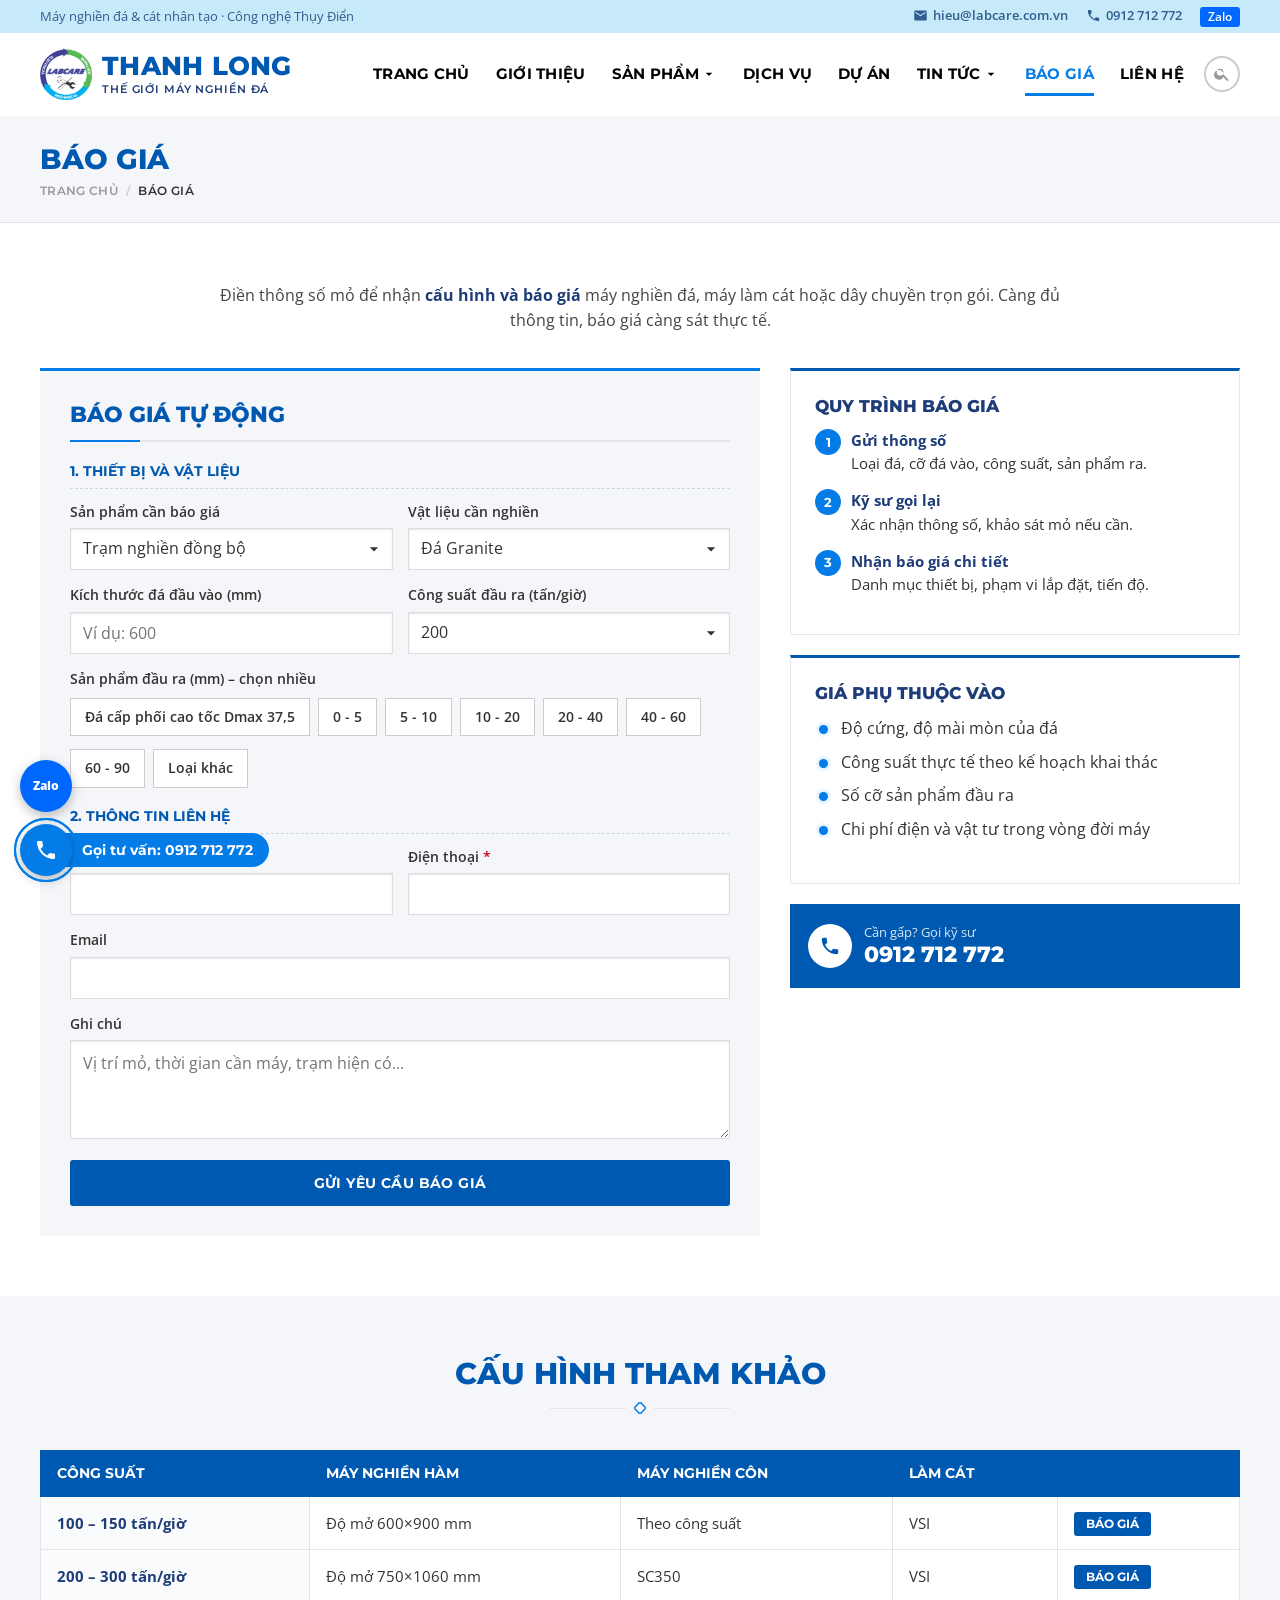
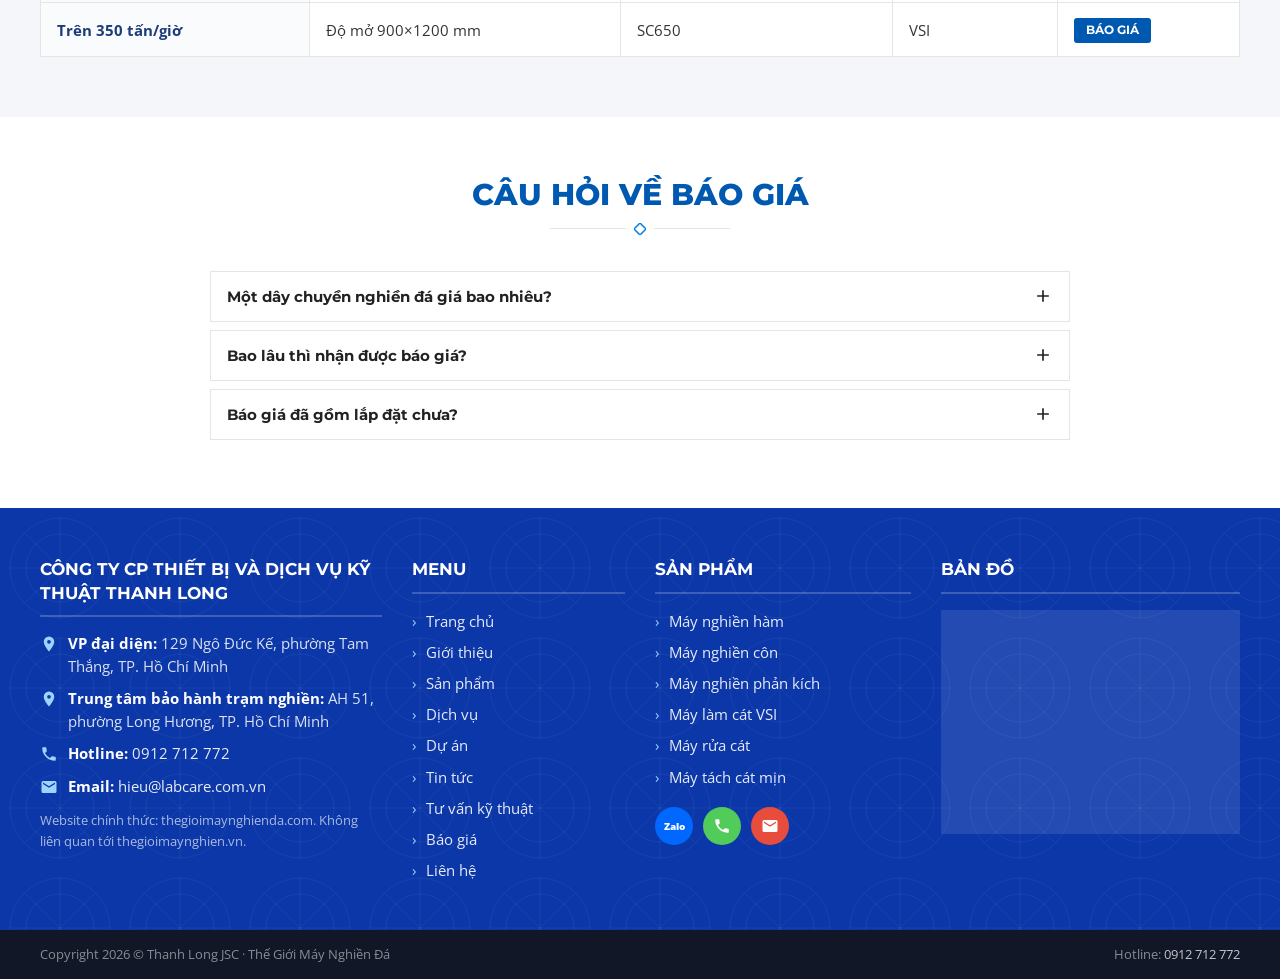
==== bao-gia/index.html @ bf5ff8ee "feat: add category, service, product, pricing pages and post images" ====
<!doctype html>
<html lang="vi">
<head>
  <meta charset="utf-8">
  <meta name="viewport" content="width=device-width, initial-scale=1">
  <title>Báo giá máy nghiền đá, dây chuyền nghiền sàng | Thanh Long</title>
  <meta name="description" content="Nhận báo giá máy nghiền đá, máy làm cát VSI, máy rửa cát, dây chuyền 50–2.000 tấn/giờ theo đúng loại đá và công suất. Hotline 0912 712 772.">
  <link rel="canonical" href="https://thegioimaynghienda.com/bao-gia/">
  <meta property="og:locale" content="vi_VN">
  <meta property="og:type" content="website">
  <meta property="og:site_name" content="Thế Giới Máy Nghiền Đá">
  <meta property="og:title" content="Báo giá máy nghiền đá, dây chuyền nghiền sàng | Thanh Long">
  <meta property="og:description" content="Nhận báo giá máy nghiền đá, máy làm cát VSI, máy rửa cát, dây chuyền 50–2.000 tấn/giờ theo đúng loại đá và công suất. Hotline 0912 712 772.">
  <meta property="og:image" content="../assets/img/sandvik.webp">
  <meta name="theme-color" content="#0059b1">
  <link rel="icon" href="../assets/img/logo.webp" type="image/webp">
  <link rel="preconnect" href="https://fonts.googleapis.com">
  <link rel="preconnect" href="https://fonts.gstatic.com" crossorigin>
  <link href="https://fonts.googleapis.com/css2?family=Montserrat:wght@500;600;700;800&family=Open+Sans:wght@400;600;700&display=swap" rel="stylesheet">
  <link rel="stylesheet" href="../assets/css/style.css">
  <script type="application/ld+json">
{
  "@context": "https://schema.org",
  "@graph": [
    {
      "@type": "BreadcrumbList",
      "itemListElement": [
        {
          "@type": "ListItem",
          "position": 1,
          "name": "Trang chủ",
          "item": "https://thegioimaynghienda.com/"
        },
        {
          "@type": "ListItem",
          "position": 2,
          "name": "Báo giá"
        }
      ]
    },
    {
      "@type": "FAQPage",
      "mainEntity": [
        {
          "@type": "Question",
          "name": "Một dây chuyền nghiền đá giá bao nhiêu?",
          "acceptedAnswer": {
            "@type": "Answer",
            "text": "Giá phụ thuộc công suất, loại đá, cỡ đá vào, số cỡ sản phẩm ra, phương án móng và mức tự động hóa. Thanh Long báo giá theo cấu hình sau khi nhận đủ thông số mỏ."
          }
        },
        {
          "@type": "Question",
          "name": "Bao lâu thì nhận được báo giá?",
          "acceptedAnswer": {
            "@type": "Answer",
            "text": "Kỹ sư sẽ gọi lại để xác nhận thông số, sau đó gửi danh mục thiết bị và báo giá. Với dự án lớn, kỹ sư có thể xuống khảo sát mỏ trước khi chốt cấu hình."
          }
        },
        {
          "@type": "Question",
          "name": "Báo giá đã gồm lắp đặt chưa?",
          "acceptedAnswer": {
            "@type": "Answer",
            "text": "Báo giá ghi rõ từng hạng mục: thiết bị, vận chuyển, lắp đặt, chạy thử và đào tạo, để chủ đầu tư so sánh và chọn phạm vi phù hợp."
          }
        }
      ]
    }
  ]
}
  </script>
</head>
<body id="top" data-page="bao-gia">
  <!-- layout:header — sửa ở index.html rồi chạy: python3 tools/sync-layout.py -->
  <svg width="0" height="0" style="position:absolute" aria-hidden="true">
    <symbol id="i-phone" viewBox="0 0 24 24"><path d="M6.6 10.8a15.1 15.1 0 0 0 6.6 6.6l2.2-2.2a1 1 0 0 1 1-.25 11.4 11.4 0 0 0 3.6.57 1 1 0 0 1 1 1V20a1 1 0 0 1-1 1A17 17 0 0 1 3 4a1 1 0 0 1 1-1h3.5a1 1 0 0 1 1 1c0 1.25.2 2.45.57 3.57a1 1 0 0 1-.25 1z"/></symbol>
    <symbol id="i-mail" viewBox="0 0 24 24"><path d="M20 4H4a2 2 0 0 0-2 2v12a2 2 0 0 0 2 2h16a2 2 0 0 0 2-2V6a2 2 0 0 0-2-2zm0 4-8 5-8-5V6l8 5 8-5z"/></symbol>
    <symbol id="i-pin" viewBox="0 0 24 24"><path d="M12 2a7 7 0 0 0-7 7c0 5.25 7 13 7 13s7-7.75 7-13a7 7 0 0 0-7-7zm0 9.5A2.5 2.5 0 1 1 12 6.5a2.5 2.5 0 0 1 0 5z"/></symbol>
    <symbol id="i-search" viewBox="0 0 24 24"><path d="M15.5 14h-.8l-.3-.3A6.5 6.5 0 1 0 14 15.5l.3.3v.8l5 5 1.5-1.5zm-6 0A4.5 4.5 0 1 1 14 9.5 4.5 4.5 0 0 1 9.5 14z"/></symbol>
    <symbol id="i-down" viewBox="0 0 24 24"><path d="M7 10l5 5 5-5z"/></symbol>
    <symbol id="i-right" viewBox="0 0 24 24"><path d="M8.6 16.6 13.2 12 8.6 7.4 10 6l6 6-6 6z"/></symbol>
    <symbol id="i-left" viewBox="0 0 24 24"><path d="M15.4 16.6 10.8 12l4.6-4.6L14 6l-6 6 6 6z"/></symbol>
    <symbol id="i-check" viewBox="0 0 24 24"><path d="M12 2a10 10 0 1 0 10 10A10 10 0 0 0 12 2zm-2 15-5-5 1.4-1.4L10 14.2l7.6-7.6L19 8z"/></symbol>
    <symbol id="i-menu" viewBox="0 0 24 24"><path d="M3 6h18v2H3zm0 5h18v2H3zm0 5h18v2H3z"/></symbol>
    <symbol id="i-close" viewBox="0 0 24 24"><path d="M19 6.4 17.6 5 12 10.6 6.4 5 5 6.4 10.6 12 5 17.6 6.4 19 12 13.4 17.6 19 19 17.6 13.4 12z"/></symbol>
    <symbol id="i-up" viewBox="0 0 24 24"><path d="M7.4 15.4 12 10.8l4.6 4.6L18 14l-6-6-6 6z"/></symbol>
    <symbol id="i-plus" viewBox="0 0 24 24"><path d="M19 13h-6v6h-2v-6H5v-2h6V5h2v6h6z"/></symbol>
    <symbol id="i-gear" viewBox="0 0 24 24"><path d="M19.4 13a7.6 7.6 0 0 0 0-2l2.1-1.6-2-3.5-2.5 1a7.3 7.3 0 0 0-1.7-1L15 3h-4l-.4 2.9a7.3 7.3 0 0 0-1.7 1l-2.5-1-2 3.5L6.6 11a7.6 7.6 0 0 0 0 2l-2.1 1.6 2 3.5 2.5-1a7.3 7.3 0 0 0 1.7 1L11 21h4l.4-2.9a7.3 7.3 0 0 0 1.7-1l2.5 1 2-3.5zM13 15.5a3.5 3.5 0 1 1 3.5-3.5 3.5 3.5 0 0 1-3.5 3.5z"/></symbol>
    <symbol id="i-bolt" viewBox="0 0 24 24"><path d="M7 2v11h3v9l7-12h-4l4-8z"/></symbol>
    <symbol id="i-shield" viewBox="0 0 24 24"><path d="M12 1 3 5v6c0 5.6 3.8 10.7 9 12 5.2-1.3 9-6.4 9-12V5zm-2 16-4-4 1.4-1.4 2.6 2.6 6.6-6.6L18 9z"/></symbol>
    <symbol id="i-tool" viewBox="0 0 24 24"><path d="M22.7 19 13.6 9.9a6.4 6.4 0 0 0-1.5-6.9A6.6 6.6 0 0 0 4.7 1.7l4.4 4.4-3 3-4.4-4.4A6.6 6.6 0 0 0 3 12.1a6.4 6.4 0 0 0 6.9 1.5l9.1 9.1a1 1 0 0 0 1.4 0l2.3-2.3a1 1 0 0 0 0-1.4z"/></symbol>
    <symbol id="i-quote" viewBox="0 0 24 24"><path d="M6 17h3l2-4V7H5v6h3zm8 0h3l2-4V7h-6v6h3z"/></symbol>
    <symbol id="i-clock" viewBox="0 0 24 24"><path d="M12 2a10 10 0 1 0 10 10A10 10 0 0 0 12 2zm4.2 14.2L11 13V7h1.5v5.2l4.5 2.7z"/></symbol>
    <symbol id="i-doc" viewBox="0 0 24 24"><path d="M14 2H6a2 2 0 0 0-2 2v16a2 2 0 0 0 2 2h12a2 2 0 0 0 2-2V8zm-1 7V3.5L18.5 9zM8 13h8v2H8zm0 4h5v2H8z"/></symbol>
    <symbol id="i-users" viewBox="0 0 24 24"><path d="M16 11a3 3 0 1 0-3-3 3 3 0 0 0 3 3zm-8 0a3 3 0 1 0-3-3 3 3 0 0 0 3 3zm0 2c-2.3 0-7 1.2-7 3.5V19h14v-2.5C15 14.2 10.3 13 8 13zm8 0c-.3 0-.6 0-1 .1a4.2 4.2 0 0 1 2 3.4V19h6v-2.5c0-2.3-4.7-3.5-7-3.5z"/></symbol>
  </svg>

  <header class="header" id="header">
    <div class="topbar">
      <div class="container topbar__in">
        <p class="topbar__left">Máy nghiền đá &amp; cát nhân tạo · Công nghệ Thụy Điển</p>
        <ul class="topbar__right">
          <li><a href="mailto:hieu@labcare.com.vn"><svg class="ico"><use href="#i-mail"/></svg>hieu@labcare.com.vn</a></li>
          <li><a href="tel:0912712772"><svg class="ico"><use href="#i-phone"/></svg>0912 712 772</a></li>
          <li><a class="topbar__zalo" href="https://zalo.me/0912712772" rel="noopener">Zalo</a></li>
        </ul>
      </div>
    </div>

    <div class="header-wrapper" id="headerWrap">
      <div class="container masthead">
        <button class="nav-toggle" id="navToggle" aria-label="Mở menu" aria-expanded="false" aria-controls="offcanvas"><svg class="ico"><use href="#i-menu"/></svg></button>
        <a class="logo" href="../" aria-label="Thanh Long JSC - Trang chủ">
          <img src="../assets/img/logo.webp" alt="" width="52" height="51">
          <span class="logo__txt"><b>THANH LONG</b><small>Thế giới máy nghiền đá</small></span>
        </a>
        <nav class="nav" aria-label="Menu chính">
          <ul>
            <li><a data-nav="home" href="../">Trang chủ</a></li>
            <li><a data-nav="gioithieu" href="../gioithieu/">Giới thiệu</a></li>
            <li class="has-dropdown">
              <a data-nav="san-pham" href="../san-pham/" aria-haspopup="true">Sản phẩm<svg class="ico ico--sm"><use href="#i-down"/></svg></a>
              <ul class="dropdown">
                <li><a href="../san-pham/#may-nghien-da">Máy nghiền đá</a></li>
                <li><a href="../san-pham/#cat-nhan-tao">Máy làm cát nhân tạo</a></li>
                <li><a href="../san-pham/#rua-cat">Máy rửa cát, tách cát mịn</a></li>
                <li><a href="../san-pham/#sang-tram">Sàng rung, trạm di động</a></li>
                <li><a href="../san-pham/#tuyen-quang">Thiết bị tuyển quặng</a></li>
                <li><a href="../san-pham/#day-chuyen">Dây chuyền theo công suất</a></li>
              </ul>
            </li>
            <li><a data-nav="dich-vu" href="../dich-vu/">Dịch vụ</a></li>
            <li><a data-nav="du-an" href="../category/du-an-cong-trinh/">Dự án</a></li>
            <li class="has-dropdown">
              <a data-nav="tin-tuc" href="../category/tin-tuc/" aria-haspopup="true">Tin tức<svg class="ico ico--sm"><use href="#i-down"/></svg></a>
              <ul class="dropdown">
                <li><a href="../category/tin-tuc/">Tin công ty</a></li>
                <li><a href="../category/tu-van-ky-thuat/">Tư vấn kỹ thuật</a></li>
              </ul>
            </li>
            <li><a data-nav="bao-gia" href="../bao-gia/">Báo giá</a></li>
            <li><a data-nav="lien-he" href="../lien-he/">Liên hệ</a></li>
          </ul>
        </nav>
        <button class="search-btn" id="searchBtn" aria-label="Tìm kiếm" aria-expanded="false" aria-controls="searchBox"><svg class="ico"><use href="#i-search"/></svg></button>
        <form class="search-box" id="searchBox" role="search" action="https://thegioimaynghienda.com/" hidden>
          <input type="search" name="s" placeholder="Tìm máy, bài viết..." aria-label="Từ khóa tìm kiếm">
          <button type="submit" aria-label="Tìm"><svg class="ico"><use href="#i-search"/></svg></button>
        </form>
      </div>
    </div>
  </header>

  <div class="offcanvas" id="offcanvas" aria-hidden="true">
    <div class="offcanvas__bg" data-close></div>
    <div class="offcanvas__panel" role="dialog" aria-modal="true" aria-label="Menu">
      <button class="offcanvas__close" data-close aria-label="Đóng menu"><svg class="ico"><use href="#i-close"/></svg></button>
      <form class="offcanvas__search" role="search" action="https://thegioimaynghienda.com/">
        <input type="search" name="s" placeholder="Tìm kiếm..." aria-label="Từ khóa tìm kiếm">
        <button type="submit" aria-label="Tìm"><svg class="ico"><use href="#i-search"/></svg></button>
      </form>
      <ul class="mnav">
        <li><a data-nav="home" href="../">Trang chủ</a></li>
        <li><a data-nav="gioithieu" href="../gioithieu/">Giới thiệu</a></li>
        <li class="mnav__sub">
          <a data-nav="san-pham" href="../san-pham/">Sản phẩm</a>
          <button class="mnav__toggle" aria-expanded="false" aria-label="Mở danh mục sản phẩm"><svg class="ico"><use href="#i-down"/></svg></button>
          <ul>
            <li><a href="../san-pham/#may-nghien-da">Máy nghiền đá</a></li>
            <li><a href="../san-pham/#cat-nhan-tao">Máy làm cát nhân tạo</a></li>
            <li><a href="../san-pham/#rua-cat">Máy rửa cát, tách cát mịn</a></li>
            <li><a href="../san-pham/#sang-tram">Sàng rung, trạm di động</a></li>
            <li><a href="../san-pham/#tuyen-quang">Thiết bị tuyển quặng</a></li>
          </ul>
        </li>
        <li><a data-nav="dich-vu" href="../dich-vu/">Dịch vụ</a></li>
        <li><a data-nav="du-an" href="../category/du-an-cong-trinh/">Dự án</a></li>
        <li class="mnav__sub">
          <a data-nav="tin-tuc" href="../category/tin-tuc/">Tin tức</a>
          <button class="mnav__toggle" aria-expanded="false" aria-label="Mở danh mục tin tức"><svg class="ico"><use href="#i-down"/></svg></button>
          <ul>
            <li><a href="../category/tin-tuc/">Tin công ty</a></li>
            <li><a href="../category/tu-van-ky-thuat/">Tư vấn kỹ thuật</a></li>
          </ul>
        </li>
        <li><a data-nav="bao-gia" href="../bao-gia/">Báo giá</a></li>
        <li><a data-nav="lien-he" href="../lien-he/">Liên hệ</a></li>
      </ul>
      <a class="offcanvas__call" href="tel:0912712772"><svg class="ico"><use href="#i-phone"/></svg>0912 712 772</a>
    </div>
  </div>
  <!-- /layout:header -->

  <main id="main">
    <div class="page-title">
      <div class="container">
        <h1>Báo giá</h1>
        <ol class="crumbs" aria-label="Breadcrumb"><li><a href="../">Trang chủ</a></li><li><span aria-current="page">Báo giá</span></li></ol>
      </div>
    </div>
    <section class="section">
      <div class="container">
        <p class="intro reveal">Điền thông số mỏ để nhận <b>cấu hình và báo giá</b> máy nghiền đá, máy làm cát hoặc dây chuyền trọn gói. Càng đủ thông tin, báo giá càng sát thực tế.</p>
        <div class="quote-page">
          <form class="quote__form js-form reveal" id="quoteForm" novalidate>
            <h2 class="block-title">Báo giá tự động</h2>
            <p class="fieldset-title">1. Thiết bị và vật liệu</p>
            <div class="field-row">
              <div class="field"><label for="q-product">Sản phẩm cần báo giá</label><select id="q-product" name="product"><option>Trạm nghiền đồng bộ</option><option>Nâng cấp trạm hiện có</option><option>Máy kẹp hàm</option><option>Máy nghiền côn</option><option>Máy nghiền phản kích</option><option>Máy nghiền búa</option><option>Máy nghiền cát nhân tạo (vo đá)</option><option>Máy rửa cát</option><option>Máy tách cát mịn</option><option>Máy ép bùn</option><option>Sàng rung phân loại</option><option>Thiết bị tuyển quặng</option><option>Loại khác</option></select></div>
              <div class="field"><label for="q-material">Vật liệu cần nghiền</label><select id="q-material" name="material"><option>Đá Granite</option><option>Đá Bazan</option><option>Đá Vôi</option><option>Đá Ryolit</option><option>Sỏi sông</option><option>Đá cát kết</option><option>Vật liệu xây dựng</option></select></div>
            </div>
            <div class="field-row">
              <div class="field"><label for="q-feed">Kích thước đá đầu vào (mm)</label><input id="q-feed" name="feed" type="number" inputmode="numeric" min="1" placeholder="Ví dụ: 600"></div>
              <div class="field"><label for="q-cap">Công suất đầu ra (tấn/giờ)</label><select id="q-cap" name="capacity"><option>50</option><option>100</option><option>150</option><option selected>200</option><option>250</option><option>300</option><option>350</option><option>450</option><option>500</option><option>800</option><option>Trên 800</option></select></div>
            </div>
            <div class="field">
              <p class="label" id="out-label">Sản phẩm đầu ra (mm) – chọn nhiều</p>
              <div class="checks" role="group" aria-labelledby="out-label"><label><input type="checkbox" name="output" value="Đá cấp phối cao tốc Dmax 37,5"><span>Đá cấp phối cao tốc Dmax 37,5</span></label><label><input type="checkbox" name="output" value="0 - 5"><span>0 - 5</span></label><label><input type="checkbox" name="output" value="5 - 10"><span>5 - 10</span></label><label><input type="checkbox" name="output" value="10 - 20"><span>10 - 20</span></label><label><input type="checkbox" name="output" value="20 - 40"><span>20 - 40</span></label><label><input type="checkbox" name="output" value="40 - 60"><span>40 - 60</span></label><label><input type="checkbox" name="output" value="60 - 90"><span>60 - 90</span></label><label><input type="checkbox" name="output" value="Loại khác"><span>Loại khác</span></label></div>
            </div>
            <p class="fieldset-title">2. Thông tin liên hệ</p>
            <div class="field-row">
              <div class="field"><label for="q-name">Họ tên khách hàng <span>*</span></label><input id="q-name" name="name" autocomplete="name" data-check="name"><p class="field__err" id="q-name-err">Vui lòng nhập họ tên.</p></div>
              <div class="field"><label for="q-phone">Điện thoại <span>*</span></label><input id="q-phone" name="phone" type="tel" inputmode="tel" autocomplete="tel" data-check="phone"><p class="field__err" id="q-phone-err">Số điện thoại chưa đúng (9–11 số).</p></div>
            </div>
            <div class="field"><label for="q-email">Email</label><input id="q-email" name="email" type="email" autocomplete="email" data-check="email"><p class="field__err" id="q-email-err">Email chưa đúng định dạng.</p></div>
            <div class="field"><label for="q-note">Ghi chú</label><textarea id="q-note" name="note" rows="3" placeholder="Vị trí mỏ, thời gian cần máy, trạm hiện có..."></textarea></div>
            <button class="button button--primary button--block" type="submit">Gửi yêu cầu báo giá</button>
            <div class="form-done" data-done hidden tabindex="-1">
              <svg class="ico"><use href="#i-check"/></svg>
              <div><b>Đã nhận yêu cầu của <span data-done-name></span>.</b> Kỹ sư Thanh Long sẽ gọi lại để xác nhận thông số trước khi gửi báo giá.</div>
            </div>
          </form>
          <aside>
            <div class="side-box reveal">
              <h3>Quy trình báo giá</h3>
              <ol>
                <li><b>Gửi thông số</b>Loại đá, cỡ đá vào, công suất, sản phẩm ra.</li>
                <li><b>Kỹ sư gọi lại</b>Xác nhận thông số, khảo sát mỏ nếu cần.</li>
                <li><b>Nhận báo giá chi tiết</b>Danh mục thiết bị, phạm vi lắp đặt, tiến độ.</li>
              </ol>
            </div>
            <div class="side-box reveal">
              <h3>Giá phụ thuộc vào</h3>
              <div class="prose"><ul>
                <li>Độ cứng, độ mài mòn của đá</li>
                <li>Công suất thực tế theo kế hoạch khai thác</li>
                <li>Số cỡ sản phẩm đầu ra</li>
                <li>Chi phí điện và vật tư trong vòng đời máy</li>
              </ul></div>
            </div>
            <a class="side-call reveal" href="tel:0912712772"><svg class="ico"><use href="#i-phone"/></svg><span><small>Cần gấp? Gọi kỹ sư</small><b>0912 712 772</b></span></a>
          </aside>
        </div>
      </div>
    </section>

    <section class="section section--gray">
      <div class="container">
        <div class="section-title reveal"><h2>Cấu hình tham khảo</h2></div>
        <div class="table-wrap reveal">
          <table class="table">
            <thead><tr><th scope="col">Công suất</th><th scope="col">Máy nghiền hàm</th><th scope="col">Máy nghiền côn</th><th scope="col">Làm cát</th><th scope="col"></th></tr></thead>
            <tbody>
              <tr><th scope="row">100 – 150 tấn/giờ</th><td>Độ mở 600×900 mm</td><td>Theo công suất</td><td>VSI</td><td><a href="../bao-gia/?sp=Tr%E1%BA%A1m%20nghi%E1%BB%81n%20%C4%91%E1%BB%93ng%20b%E1%BB%99&amp;cap=150">Báo giá</a></td></tr>
              <tr><th scope="row">200 – 300 tấn/giờ</th><td>Độ mở 750×1060 mm</td><td>SC350</td><td>VSI</td><td><a href="../bao-gia/?sp=Tr%E1%BA%A1m%20nghi%E1%BB%81n%20%C4%91%E1%BB%93ng%20b%E1%BB%99&amp;cap=300">Báo giá</a></td></tr>
              <tr><th scope="row">Trên 350 tấn/giờ</th><td>Độ mở 900×1200 mm</td><td>SC650</td><td>VSI</td><td><a href="../bao-gia/?sp=Tr%E1%BA%A1m%20nghi%E1%BB%81n%20%C4%91%E1%BB%93ng%20b%E1%BB%99&amp;cap=500">Báo giá</a></td></tr>
            </tbody>
          </table>
        </div>
      </div>
    </section>

    <section class="section">
      <div class="container">
        <div class="section-title reveal"><h2>Câu hỏi về báo giá</h2></div>
        <div class="reveal" style="max-width:860px;margin:0 auto">
          <div class="faq">
            <div class="faq__item">
              <h3><button aria-expanded="false" aria-controls="bg1" id="bgq1">Một dây chuyền nghiền đá giá bao nhiêu?<svg class="ico"><use href="#i-plus"/></svg></button></h3>
              <div class="faq__a" id="bg1" role="region" aria-labelledby="bgq1"><div><p>Giá phụ thuộc công suất, loại đá, cỡ đá vào, số cỡ sản phẩm ra, phương án móng và mức tự động hóa. Thanh Long báo giá theo cấu hình sau khi nhận đủ thông số mỏ.</p></div></div>
            </div>
            <div class="faq__item">
              <h3><button aria-expanded="false" aria-controls="bg2" id="bgq2">Bao lâu thì nhận được báo giá?<svg class="ico"><use href="#i-plus"/></svg></button></h3>
              <div class="faq__a" id="bg2" role="region" aria-labelledby="bgq2"><div><p>Kỹ sư sẽ gọi lại để xác nhận thông số, sau đó gửi danh mục thiết bị và báo giá. Với dự án lớn, kỹ sư có thể xuống khảo sát mỏ trước khi chốt cấu hình.</p></div></div>
            </div>
            <div class="faq__item">
              <h3><button aria-expanded="false" aria-controls="bg3" id="bgq3">Báo giá đã gồm lắp đặt chưa?<svg class="ico"><use href="#i-plus"/></svg></button></h3>
              <div class="faq__a" id="bg3" role="region" aria-labelledby="bgq3"><div><p>Báo giá ghi rõ từng hạng mục: thiết bị, vận chuyển, lắp đặt, chạy thử và đào tạo, để chủ đầu tư so sánh và chọn phạm vi phù hợp.</p></div></div>
            </div>
          </div>
        </div>
      </div>
    </section>

  </main>

  <!-- layout:footer — sửa ở index.html rồi chạy: python3 tools/sync-layout.py -->
  <footer class="footer">
    <div class="container footer__in">
      <div class="footer__col footer__col--wide">
        <h3 class="footer__title">Công ty CP Thiết bị và Dịch vụ Kỹ thuật Thanh Long</h3>
        <ul class="footer__info">
          <li><svg class="ico"><use href="#i-pin"/></svg><span><b>VP đại diện:</b> 129 Ngô Đức Kế, phường Tam Thắng, TP. Hồ Chí Minh</span></li>
          <li><svg class="ico"><use href="#i-pin"/></svg><span><b>Trung tâm bảo hành trạm nghiền:</b> AH 51, phường Long Hương, TP. Hồ Chí Minh</span></li>
          <li><svg class="ico"><use href="#i-phone"/></svg><span><b>Hotline:</b> <a href="tel:0912712772">0912 712 772</a></span></li>
          <li><svg class="ico"><use href="#i-mail"/></svg><span><b>Email:</b> <a href="mailto:hieu@labcare.com.vn">hieu@labcare.com.vn</a></span></li>
        </ul>
        <p class="footer__note">Website chính thức: thegioimaynghienda.com. Không liên quan tới thegioimaynghien.vn.</p>
      </div>
      <div class="footer__col">
        <h3 class="footer__title">Menu</h3>
        <ul class="footer__links">
          <li><a href="../">Trang chủ</a></li>
          <li><a href="../gioithieu/">Giới thiệu</a></li>
          <li><a href="../san-pham/">Sản phẩm</a></li>
          <li><a href="../dich-vu/">Dịch vụ</a></li>
          <li><a href="../category/du-an-cong-trinh/">Dự án</a></li>
          <li><a href="../category/tin-tuc/">Tin tức</a></li>
          <li><a href="../category/tu-van-ky-thuat/">Tư vấn kỹ thuật</a></li>
          <li><a href="../bao-gia/">Báo giá</a></li>
          <li><a href="../lien-he/">Liên hệ</a></li>
        </ul>
      </div>
      <div class="footer__col">
        <h3 class="footer__title">Sản phẩm</h3>
        <ul class="footer__links">
          <li><a href="../san-pham/#may-nghien-da">Máy nghiền hàm</a></li>
          <li><a href="../san-pham/#may-nghien-da">Máy nghiền côn</a></li>
          <li><a href="../san-pham/#may-nghien-da">Máy nghiền phản kích</a></li>
          <li><a href="../san-pham/#cat-nhan-tao">Máy làm cát VSI</a></li>
          <li><a href="../san-pham/#rua-cat">Máy rửa cát</a></li>
          <li><a href="../san-pham/#rua-cat">Máy tách cát mịn</a></li>
        </ul>
        <div class="footer__social">
          <a href="https://zalo.me/0912712772" rel="noopener" aria-label="Zalo" class="soc soc--zalo">Zalo</a>
          <a href="tel:0912712772" aria-label="Gọi điện" class="soc soc--call"><svg class="ico"><use href="#i-phone"/></svg></a>
          <a href="mailto:hieu@labcare.com.vn" aria-label="Email" class="soc soc--mail"><svg class="ico"><use href="#i-mail"/></svg></a>
        </div>
      </div>
      <div class="footer__col">
        <h3 class="footer__title">Bản đồ</h3>
        <div class="footer__map">
          <iframe title="Bản đồ văn phòng Thanh Long" loading="lazy" referrerpolicy="no-referrer-when-downgrade" src="https://maps.google.com/maps?q=129%20Ng%C3%B4%20%C4%90%E1%BB%A9c%20K%E1%BA%BF%2C%20Tam%20Th%E1%BA%AFng%2C%20H%E1%BB%93%20Ch%C3%AD%20Minh&amp;z=15&amp;output=embed"></iframe>
        </div>
      </div>
    </div>
    <div class="footer__bottom">
      <div class="container footer__bottom-in">
        <p>Copyright 2026 © Thanh Long JSC · Thế Giới Máy Nghiền Đá</p>
        <p>Hotline: <a href="tel:0912712772">0912 712 772</a></p>
      </div>
    </div>
  </footer>

  <div class="float">
    <a class="float__btn float__btn--zalo" href="https://zalo.me/0912712772" rel="noopener" aria-label="Nhắn Zalo">Zalo</a>
    <a class="float__btn float__btn--call" href="tel:0912712772" aria-label="Gọi 0912 712 772"><svg class="ico"><use href="#i-phone"/></svg></a>
    <span class="float__label">Gọi tư vấn: 0912 712 772</span>
  </div>
  <a class="to-top" id="toTop" href="#top" aria-label="Lên đầu trang"><svg class="ico"><use href="#i-up"/></svg></a>
  <nav class="mbar" aria-label="Liên hệ nhanh">
    <a href="tel:0912712772"><svg class="ico"><use href="#i-phone"/></svg>Gọi điện</a>
    <a href="https://zalo.me/0912712772" rel="noopener"><span class="mbar__zalo">Zalo</span>Nhắn Zalo</a>
    <a href="../bao-gia/" class="mbar__quote">Báo giá</a>
  </nav>

  <div class="popup" id="popup" hidden>
    <div class="popup__bg" data-close></div>
    <div class="popup__box" role="dialog" aria-modal="true" aria-labelledby="popupTitle">
      <button class="popup__close" data-close aria-label="Đóng"><svg class="ico"><use href="#i-close"/></svg></button>
      <p class="popup__title" id="popupTitle">Quý khách cần tư vấn?</p>
      <p>Để lại số điện thoại, kỹ sư Thanh Long sẽ gọi lại tư vấn cấu hình máy phù hợp với mỏ của quý khách.</p>
      <form class="js-form" id="popupForm" novalidate>
        <div class="field">
          <label class="sr-only" for="p-phone">Số điện thoại</label>
          <input id="p-phone" name="phone" type="tel" inputmode="tel" autocomplete="tel" placeholder="Số điện thoại (*)" data-check="phone">
          <p class="field__err" id="p-phone-err">Số điện thoại chưa đúng (9–11 số).</p>
        </div>
        <div class="field">
          <label class="sr-only" for="p-need">Nhu cầu</label>
          <input id="p-need" name="need" placeholder="Nhu cầu (máy, công suất...)">
        </div>
        <button class="button button--primary button--block" type="submit">Nhận tư vấn</button>
        <p class="form-done" data-done hidden tabindex="-1">Cảm ơn quý khách. Kỹ sư sẽ gọi lại sớm.</p>
      </form>
    </div>
  </div>
  <!-- /layout:footer -->

  <script src="../assets/js/main.js" defer></script>
</body>
</html>
---- assets/css/style.css ----
/* Thanh Long JSC — trang chủ
   Bố cục theo kiểu website công nghiệp (header trắng, xanh dương chủ đạo,
   tiêu đề mục căn giữa, lưới sản phẩm/dự án/tin tức 4 cột, footer xanh). */

:root {
  --blue: #0059b1;
  --blue-2: #037ce7;
  --blue-3: #2395fa;
  --blue-dark: #00337a;
  --blue-light: #e8f4fd;
  --navy: #121728;
  --title: #1d3c78;
  --text: #333;
  --muted: #666;
  --line: #e5e5e5;
  --gray: #f4f6f9;
  --white: #fff;
  --accent: #f7a600;
  --zalo: #0068ff;
  --green: #51cb5a;

  --f-head: "Montserrat", Arial, sans-serif;
  --f-body: "Open Sans", Arial, Helvetica, sans-serif;

  --container: 1200px;
  --pad: 15px;
  --shadow-1: 0 1px 3px -2px rgba(0, 0, 0, .12), 0 1px 2px rgba(0, 0, 0, .24);
  --shadow-2: 0 3px 6px -4px rgba(0, 0, 0, .16), 0 3px 6px rgba(0, 0, 0, .23);
  --shadow-3: 0 10px 20px rgba(0, 0, 0, .19), 0 6px 6px rgba(0, 0, 0, .22);
  --t: .3s;
}

*, *::before, *::after { box-sizing: border-box; }
html { scroll-behavior: smooth; scroll-padding-top: 80px; -webkit-text-size-adjust: 100%; }
body { margin: 0; font: 400 16px/1.6 var(--f-body); color: var(--text); background: var(--white); overflow-x: hidden; }
img { display: block; max-width: 100%; height: auto; }
a { color: var(--blue-2); text-decoration: none; transition: color .2s; }
a:hover { color: var(--blue); }
h1, h2, h3, h4, p, ul, ol, figure, blockquote { margin: 0; }
ul, ol { padding: 0; list-style: none; }
button, input, select, textarea { font: inherit; color: inherit; }
button { cursor: pointer; background: none; border: 0; padding: 0; }
:focus-visible { outline: 2px solid var(--blue-2); outline-offset: 2px; }
[hidden] { display: none !important; }
.sr-only { position: absolute; width: 1px; height: 1px; overflow: hidden; clip: rect(0 0 0 0); white-space: nowrap; }
.container { width: 100%; max-width: calc(var(--container) + 2 * var(--pad)); margin: 0 auto; padding: 0 var(--pad); }
.ico { width: 20px; height: 20px; fill: currentColor; flex: none; }
.ico--sm { width: 16px; height: 16px; }
.center { text-align: center; margin-top: 30px; }

/* ---------- buttons ---------- */
.button {
  display: inline-flex; align-items: center; justify-content: center; gap: 6px;
  min-height: 40px; padding: 0 18px;
  font: 700 13px/1 var(--f-head); text-transform: uppercase; letter-spacing: .03em;
  border: 2px solid transparent; border-radius: 3px;
  transition: background-color var(--t), color var(--t), border-color var(--t), box-shadow var(--t), transform .15s;
}
.button:active { transform: translateY(1px); }
.button--primary { background: var(--blue); color: var(--white); border-color: var(--blue); }
.button--primary:hover { background: var(--blue-dark); border-color: var(--blue-dark); color: var(--white); box-shadow: inset 0 0 0 100px rgba(0, 0, 0, .05); }
.button--outline { color: var(--blue); border-color: var(--blue); }
.button--outline:hover { background: var(--blue); color: var(--white); }
.button--block { width: 100%; min-height: 46px; font-size: 14px; }
.button .ico { transition: transform var(--t); }
.button:hover .ico { transform: translateX(3px); }

/* ---------- header ---------- */
.topbar { background: #c6eaf9; font-size: 13px; line-height: 30px; color: #305e8c; }
.topbar__in { display: flex; justify-content: space-between; align-items: center; gap: 20px; }
.topbar__right { display: flex; gap: 18px; align-items: center; }
.topbar__right a { display: inline-flex; align-items: center; gap: 5px; color: #305e8c; font-weight: 600; }
.topbar__right a:hover { color: var(--blue); }
.topbar .ico { width: 15px; height: 15px; }
.topbar__zalo { padding: 0 8px; line-height: 20px; border-radius: 3px; background: var(--zalo); color: var(--white) !important; font-size: 12px; }

.header-wrapper { position: relative; z-index: 50; background: var(--white); transition: box-shadow var(--t); }
.header-wrapper.stuck { position: fixed; top: 0; left: 0; right: 0; box-shadow: 1px 1px 10px rgba(0, 0, 0, .15); animation: stuckIn .35s ease; }
@keyframes stuckIn { from { transform: translateY(-100%); } to { transform: none; } }
.header-spacer { display: none; }
.header-wrapper.stuck + .header-spacer { display: block; }
.masthead { display: flex; align-items: center; gap: 20px; height: 83px; transition: height var(--t); }
.stuck .masthead { height: 70px; }

.logo { display: flex; align-items: center; gap: 10px; flex: none; }
.logo img { width: 52px; transition: width var(--t); }
.stuck .logo img { width: 44px; }
.logo__txt { display: flex; flex-direction: column; line-height: 1; }
.logo__txt b { font: 800 26px/1 var(--f-head); color: var(--blue); letter-spacing: .01em; }
.logo__txt small { font: 600 11px/1 var(--f-head); color: var(--title); text-transform: uppercase; letter-spacing: .08em; margin-top: 5px; }

.nav { margin-left: auto; }
.nav > ul { display: flex; align-items: center; gap: 26px; }
.nav > ul > li { position: relative; }
.nav > ul > li > a {
  position: relative; display: flex; align-items: center; gap: 2px;
  padding: 10px 0; font: 700 15px/32px var(--f-head); letter-spacing: .02em; text-transform: uppercase; color: #000;
  transition: color .2s;
}
.nav > ul > li > a::after {
  content: ""; position: absolute; left: 0; right: 0; bottom: 4px; height: 3px; background: var(--blue-2);
  transform: scaleX(0); transition: transform .25s;
}
.nav > ul > li > a:hover, .nav > ul > li > a.active { color: var(--blue-2); }
.nav > ul > li > a:hover::after, .nav > ul > li > a.active::after { transform: scaleX(1); }

.dropdown {
  position: absolute; top: 100%; left: -15px; min-width: 260px; padding: 10px 0;
  background: var(--white); border-top: 3px solid var(--blue-2); box-shadow: var(--shadow-2);
  opacity: 0; visibility: hidden; transform: translateY(10px);
  transition: opacity .25s, transform .25s, visibility 0s .25s;
}
.has-dropdown:hover .dropdown, .has-dropdown:focus-within .dropdown { opacity: 1; visibility: visible; transform: none; transition: opacity .25s, transform .25s; }
.dropdown a { display: block; padding: 9px 20px; font-size: 14.5px; color: var(--text); border-bottom: 1px solid #f1f1f1; transition: color .2s, background .2s, padding .2s; }
.dropdown li:last-child a { border: 0; }
.dropdown a:hover { color: var(--blue-2); background: var(--gray); padding-left: 26px; }

.search-btn { display: grid; place-items: center; width: 36px; height: 36px; border: 2px solid #ccc; border-radius: 50%; color: #999; transition: border-color .2s, color .2s; }
.search-btn:hover, .search-btn[aria-expanded="true"] { border-color: var(--blue-2); color: var(--blue-2); }
.search-btn .ico { width: 18px; height: 18px; }
.search-box { position: absolute; right: var(--pad); top: 100%; z-index: 5; display: flex; width: 320px; background: var(--white); box-shadow: var(--shadow-2); border-top: 3px solid var(--blue-2); padding: 12px; animation: fadeDown .25s ease; }
.search-box input { flex: 1; height: 40px; padding: 0 12px; border: 1px solid #ddd; border-right: 0; outline: none; }
.search-box input:focus { border-color: var(--blue-2); }
.search-box button { width: 44px; background: var(--blue); color: var(--white); display: grid; place-items: center; }
.search-box button:hover { background: var(--blue-dark); }
@keyframes fadeDown { from { opacity: 0; transform: translateY(-6px); } to { opacity: 1; transform: none; } }

.nav-toggle { display: none; width: 40px; height: 40px; place-items: center; color: var(--blue); }
.nav-toggle .ico { width: 28px; height: 28px; }

/* ---------- off-canvas (mobile) ---------- */
.offcanvas { position: fixed; inset: 0; z-index: 100; visibility: hidden; transition: visibility 0s .35s; }
.offcanvas.is-open { visibility: visible; transition: none; }
.offcanvas__bg { position: absolute; inset: 0; background: rgba(11, 11, 11, .8); opacity: 0; transition: opacity .35s; }
.offcanvas.is-open .offcanvas__bg { opacity: 1; }
.offcanvas__panel { position: absolute; top: 0; bottom: 0; left: 0; width: 280px; max-width: 85%; overflow-y: auto; background: var(--white); padding: 50px 0 20px; transform: translateX(-100%); transition: transform .35s ease; }
.offcanvas.is-open .offcanvas__panel { transform: none; }
.offcanvas__close { position: absolute; top: 8px; right: 8px; width: 40px; height: 40px; display: grid; place-items: center; color: #777; }
.offcanvas__search { display: flex; margin: 0 15px 15px; }
.offcanvas__search input { flex: 1; min-width: 0; height: 40px; padding: 0 10px; border: 1px solid #ddd; border-right: 0; }
.offcanvas__search button { width: 42px; background: var(--blue); color: var(--white); display: grid; place-items: center; }
.mnav > li { position: relative; border-top: 1px solid #ececec; }
.mnav > li:last-child { border-bottom: 1px solid #ececec; }
.mnav a { display: block; padding: 13px 20px; font: 700 14px/1.3 var(--f-head); text-transform: uppercase; color: #222; }
.mnav a:hover { color: var(--blue-2); }
.mnav__toggle { position: absolute; top: 4px; right: 8px; width: 40px; height: 40px; display: grid; place-items: center; color: #888; transition: transform .25s; }
.mnav__toggle[aria-expanded="true"] { transform: rotate(180deg); color: var(--blue-2); }
.mnav__sub > ul { max-height: 0; overflow: hidden; background: var(--gray); transition: max-height .35s ease; }
.mnav__sub.is-open > ul { max-height: 400px; }
.mnav__sub li a { padding: 10px 20px 10px 32px; font: 400 14px/1.3 var(--f-body); text-transform: none; color: #444; }
.offcanvas__call { display: flex; align-items: center; justify-content: center; gap: 8px; margin: 20px 15px 0; padding: 12px; background: var(--blue); color: var(--white); border-radius: 3px; font: 700 16px/1 var(--f-head); }
.offcanvas__call:hover { color: var(--white); background: var(--blue-dark); }
body.is-locked { overflow: hidden; }

/* ---------- banner slider ---------- */
.slider { position: relative; height: 504px; overflow: hidden; background: var(--blue-dark); }
.slider__track { position: absolute; inset: 0; }
.slide { position: absolute; inset: 0; opacity: 0; visibility: hidden; transition: opacity .8s ease, visibility 0s .8s; }
.slide.is-active { opacity: 1; visibility: visible; transition: opacity .8s ease; }
/* ảnh lật ngang để watermark ở góc ảnh nằm dưới lớp phủ sáng bên trái */
.slide__bg { position: absolute; inset: 0; width: 100%; height: 100%; object-fit: cover; transform: scale(-1.06, 1.06); transition: transform 7s linear; }
.slide.is-active .slide__bg { transform: scale(-1, 1); }
.slide::before { content: ""; position: absolute; inset: 0; z-index: 1; background: linear-gradient(90deg, rgba(232, 244, 253, .96) 0%, rgba(232, 244, 253, .88) 38%, rgba(232, 244, 253, 0) 68%); }
.slide__in { position: relative; z-index: 2; height: 100%; display: flex; flex-direction: column; justify-content: center; padding-bottom: 60px; }
.slide__kicker { display: inline-flex; align-items: center; gap: 8px; font: 700 15px/1.3 var(--f-head); text-transform: uppercase; color: var(--blue); margin-bottom: 14px; }
.slide__kicker::before { content: ""; width: 26px; height: 3px; background: var(--blue-2); }
.slide__title { font: 800 clamp(34px, 4.6vw, 58px)/1.08 var(--f-head); text-transform: uppercase; color: var(--blue-dark); margin-bottom: 22px; max-width: 640px; }
.slide__list { display: grid; gap: 10px; }
.slide__list li { display: flex; align-items: center; gap: 10px; font: 700 17px/1.3 var(--f-head); color: var(--title); text-transform: uppercase; }
.slide__list .ico { width: 26px; height: 26px; color: var(--blue); }
.slide.is-active .slide__kicker, .slide.is-active .slide__title, .slide.is-active .slide__list li { animation: slideText .7s ease both; }
.slide.is-active .slide__title { animation-delay: .12s; }
.slide.is-active .slide__list li:nth-child(1) { animation-delay: .24s; }
.slide.is-active .slide__list li:nth-child(2) { animation-delay: .32s; }
@keyframes slideText { from { opacity: 0; transform: translateX(-30px); } to { opacity: 1; transform: none; } }

.slider__cta { position: absolute; z-index: 3; left: 0; right: 0; bottom: 28px; }
.slider__cta-in { display: flex; align-items: center; gap: 28px; }
.cta-tag { position: relative; display: inline-flex; align-items: center; height: 50px; padding: 0 44px 0 calc(var(--pad) + 26px); margin-left: calc(-1 * var(--pad) - 100vw); padding-left: calc(100vw + var(--pad) + 26px); background: var(--blue-dark); color: var(--white); font: 700 17px/1 var(--f-head); text-transform: uppercase; clip-path: polygon(0 0, calc(100% - 22px) 0, 100% 50%, calc(100% - 22px) 100%, 0 100%); transition: background var(--t); }
.cta-tag:hover { background: var(--blue-2); color: var(--white); }
.cta-phone { display: inline-flex; align-items: center; gap: 10px; font: 700 19px/1 var(--f-head); color: var(--blue-dark); }
.cta-phone span { display: grid; place-items: center; width: 38px; height: 38px; border-radius: 8px; background: var(--blue); color: var(--white); }
.cta-phone:hover { color: var(--blue-2); }
.cta-web { font: 700 17px/1 var(--f-head); color: var(--title); }

.slider__arrow { position: absolute; z-index: 4; top: 50%; width: 46px; height: 46px; margin-top: -23px; display: grid; place-items: center; border-radius: 50%; background: rgba(255, 255, 255, .85); color: var(--blue); box-shadow: var(--shadow-1); opacity: 0; transition: opacity .3s, background .2s, color .2s, transform .3s; }
.slider__arrow .ico { width: 30px; height: 30px; }
.slider__arrow--prev { left: 20px; transform: translateX(-10px); }
.slider__arrow--next { right: 20px; transform: translateX(10px); }
.slider:hover .slider__arrow, .slider__arrow:focus-visible { opacity: 1; transform: none; }
.slider__arrow:hover { background: var(--blue); color: var(--white); }
.slider__dots { position: absolute; z-index: 4; right: 30px; bottom: 40px; display: flex; gap: 8px; }
.slider__dots button { width: 12px; height: 12px; border-radius: 50%; border: 2px solid var(--blue); background: transparent; transition: background .3s, width .3s; }
.slider__dots button.is-active { background: var(--blue); width: 28px; border-radius: 6px; }

/* ---------- sections ---------- */
.section { padding: 60px 0; }
.section--gray { background: var(--gray); }
.section--blue { background: var(--blue) url("data:image/svg+xml,%3Csvg xmlns='http://www.w3.org/2000/svg' width='80' height='80' viewBox='0 0 80 80'%3E%3Cg fill='none' stroke='%23ffffff' stroke-opacity='.06'%3E%3Cpath d='M0 40h80M40 0v80'/%3E%3Ccircle cx='40' cy='40' r='22'/%3E%3C/g%3E%3C/svg%3E"); color: var(--white); }

.section-title { text-align: center; margin-bottom: 36px; }
.section-title h2 { display: inline-block; font: 800 30px/1.2 var(--f-head); text-transform: uppercase; color: var(--blue); }
.section-title::after {
  content: ""; display: block; width: 180px; height: 12px; margin: 10px auto 0;
  background:
    url("data:image/svg+xml,%3Csvg xmlns='http://www.w3.org/2000/svg' width='12' height='12' viewBox='0 0 12 12'%3E%3Cpath d='M6 0l6 6-6 6-6-6z' fill='none' stroke='%23037ce7' stroke-width='1.5'/%3E%3C/svg%3E") center / 12px no-repeat,
    linear-gradient(var(--line), var(--line)) left center / 76px 1px no-repeat,
    linear-gradient(var(--line), var(--line)) right center / 76px 1px no-repeat;
}
.section-title--light h2 { color: var(--white); }
.section-title--light::after {
  background:
    url("data:image/svg+xml,%3Csvg xmlns='http://www.w3.org/2000/svg' width='12' height='12' viewBox='0 0 12 12'%3E%3Cpath d='M6 0l6 6-6 6-6-6z' fill='none' stroke='%23ffffff' stroke-width='1.5'/%3E%3C/svg%3E") center / 12px no-repeat,
    linear-gradient(rgba(255,255,255,.35), rgba(255,255,255,.35)) left center / 76px 1px no-repeat,
    linear-gradient(rgba(255,255,255,.35), rgba(255,255,255,.35)) right center / 76px 1px no-repeat;
}
.section-lead { max-width: 760px; margin: -14px auto 28px; text-align: center; color: var(--muted); }
.block-title { position: relative; font: 800 22px/1.3 var(--f-head); text-transform: uppercase; color: var(--blue); padding-bottom: 10px; margin-bottom: 20px; border-bottom: 2px solid var(--line); }
.block-title::after { content: ""; position: absolute; left: 0; bottom: -2px; width: 70px; height: 2px; background: var(--blue-2); }

/* ---------- about ---------- */
.about__in { display: grid; grid-template-columns: 1fr 1fr; gap: 30px; align-items: center; }
.about__title { font: 800 26px/1.3 var(--f-head); text-transform: uppercase; color: var(--title); margin-bottom: 16px; }
.about__txt p { text-align: justify; margin-bottom: 14px; color: #333; }
.about__txt p b { color: var(--title); }
.about__txt .button { margin-top: 6px; }
.about__img { overflow: hidden; border-radius: 4px; box-shadow: var(--shadow-1); }
.about__img img { width: 100%; aspect-ratio: 4 / 3; object-fit: cover; transition: transform .6s ease; }
.about__img:hover img { transform: scale(1.05); }
.stats { display: grid; grid-template-columns: repeat(4, 1fr); gap: 20px; margin-top: 40px; }
.stats li { display: flex; flex-direction: column; align-items: center; text-align: center; padding: 20px 10px; border: 1px solid var(--line); border-top: 3px solid var(--blue-2); border-radius: 3px; background: var(--white); transition: box-shadow var(--t), transform var(--t); }
.stats li:hover { box-shadow: var(--shadow-2); transform: translateY(-3px); }
.stats b { font: 800 34px/1.1 var(--f-head); color: var(--blue); }
.stats li > span { font-size: 14px; color: var(--muted); }

/* ---------- product lines (blue boxes) ---------- */
.lines { display: grid; grid-template-columns: repeat(3, 1fr); gap: 20px; margin-bottom: 30px; }
.line-box { display: flex; flex-direction: column; padding: 26px 24px 22px; background: var(--blue); color: rgba(255, 255, 255, .9); transition: background var(--t), transform var(--t), box-shadow var(--t); }
.line-box:hover { background: var(--blue-dark); color: var(--white); transform: translateY(-4px); box-shadow: var(--shadow-3); }
.line-box h3 { font: 800 24px/1.2 var(--f-head); text-transform: uppercase; color: var(--white); padding-bottom: 12px; margin-bottom: 12px; border-bottom: 1px solid rgba(255, 255, 255, .25); }
.line-box p { font-size: 14.5px; line-height: 1.65; text-align: justify; margin-bottom: 16px; }
.line-box__more { display: inline-flex; align-items: center; gap: 4px; margin-top: auto; font: 700 13px/1 var(--f-head); text-transform: uppercase; color: var(--white); }
.line-box:hover .line-box__more .ico { transform: translateX(4px); }
.line-box__more .ico { transition: transform var(--t); }

.group { margin-top: 30px; scroll-margin-top: 90px; }
.group__bar { display: flex; justify-content: space-between; align-items: center; padding: 0 18px; height: 50px; margin-bottom: 15px; background: var(--navy); }
.group__bar h3 { font: 800 20px/1 var(--f-head); text-transform: uppercase; color: var(--white); letter-spacing: .02em; }
.group__bar h3::before { content: ""; display: inline-block; width: 4px; height: 20px; margin-right: 12px; vertical-align: -3px; background: var(--blue-3); }
.group__bar a { display: inline-flex; align-items: center; gap: 3px; font: 600 13px/1 var(--f-head); color: #cfd8e8; }
.group__bar a:hover { color: var(--white); }

.products { display: grid; grid-template-columns: repeat(4, 1fr); gap: 15px; }
.product { background: var(--white); box-shadow: var(--shadow-1); transition: box-shadow var(--t), transform var(--t); }
.product:hover { box-shadow: var(--shadow-2); transform: translateY(-3px); }
.product__img { display: block; aspect-ratio: 1 / 1; overflow: hidden; background: var(--white); }
.product__img img { width: 100%; height: 100%; object-fit: cover; transition: transform .5s ease; }
.product__img--white img { object-fit: contain; padding: 14px; }
.product:hover .product__img img { transform: scale(1.1); }
.product__txt { padding: 14px 12px 16px; text-align: center; }
.product h4 { font: 700 15px/1.3 var(--f-head); text-transform: uppercase; color: #222; margin-bottom: 4px; transition: color .2s; }
.product:hover h4 { color: var(--blue-2); }
.product p { font-size: 12.5px; text-transform: uppercase; color: #888; line-height: 1.4; min-height: 2.8em; }
.product__btn { display: inline-block; margin-top: 10px; padding: 6px 14px; border: 1px solid var(--blue); border-radius: 3px; font: 700 12px/1.2 var(--f-head); text-transform: uppercase; color: var(--blue); transition: background .25s, color .25s; }
.product__btn:hover { background: var(--blue); color: var(--white); }

/* ---------- line config table + steps ---------- */
.table-wrap { overflow-x: auto; -webkit-overflow-scrolling: touch; }
.table { width: 100%; border-collapse: collapse; font-size: 15px; background: var(--white); min-width: 600px; }
.table th, .table td { padding: 13px 16px; border: 1px solid var(--line); text-align: left; }
.table thead th { background: var(--blue); color: var(--white); font: 700 14px/1.3 var(--f-head); text-transform: uppercase; border-color: var(--blue); }
.table tbody th { font-weight: 700; color: var(--title); background: #fafbfd; }
.table tbody tr { transition: background .2s; }
.table tbody tr:hover td, .table tbody tr:hover th { background: var(--blue-light); }
.table td a { display: inline-block; padding: 5px 12px; background: var(--blue); color: var(--white); border-radius: 3px; font: 700 12px/1.2 var(--f-head); text-transform: uppercase; }
.table td a:hover { background: var(--blue-dark); }

.steps { display: grid; grid-template-columns: repeat(6, 1fr); margin-top: 34px; counter-reset: s; }
.steps li { position: relative; display: flex; flex-direction: column; align-items: center; text-align: center; padding: 0 6px; font: 700 14.5px/1.3 var(--f-head); color: var(--title); }
.steps li::before { content: ""; position: absolute; top: 24px; left: 50%; width: 100%; height: 2px; background: repeating-linear-gradient(90deg, var(--blue-2) 0 8px, transparent 8px 14px); z-index: 0; }
.steps li:last-child::before { display: none; }
.steps span { position: relative; z-index: 1; display: grid; place-items: center; width: 50px; height: 50px; margin-bottom: 10px; border-radius: 50%; background: var(--white); border: 2px solid var(--blue-2); color: var(--blue); font: 800 20px/1 var(--f-head); transition: background var(--t), color var(--t); }
.steps li:hover span { background: var(--blue); color: var(--white); }
.steps small { display: block; margin-top: 3px; font: 400 13px/1.3 var(--f-body); color: var(--muted); }

/* ---------- why + compare ---------- */
.why { display: grid; grid-template-columns: repeat(4, 1fr); gap: 20px; }
.why__item { padding: 26px 20px; text-align: center; background: rgba(255, 255, 255, .07); border: 1px solid rgba(255, 255, 255, .15); border-radius: 3px; transition: background var(--t), transform var(--t); }
.why__item:hover { background: rgba(255, 255, 255, .14); transform: translateY(-4px); }
.why__item .ico { width: 54px; height: 54px; padding: 12px; margin: 0 auto 14px; border-radius: 50%; background: var(--white); fill: var(--blue); }
.why__item h3 { font: 800 17px/1.3 var(--f-head); text-transform: uppercase; margin-bottom: 8px; }
.why__item p { font-size: 14.5px; color: rgba(255, 255, 255, .85); }
.compare { margin-top: 36px; padding: 26px; background: var(--white); color: var(--text); border-radius: 3px; box-shadow: var(--shadow-3); }
.compare__head { display: grid; grid-template-columns: auto 1fr; gap: 10px 30px; align-items: center; margin-bottom: 18px; }
.compare__head h3 { font: 800 20px/1.3 var(--f-head); text-transform: uppercase; color: var(--blue); }
.compare__head p { color: var(--muted); font-size: 15px; }
.table--compare td:last-child { background: var(--blue-light); color: var(--blue); font-weight: 700; }
.table--compare thead th:last-child { background: var(--blue-2); }
.compare__src { margin-top: 10px; font-size: 13px; color: #888; }

/* ---------- posts (projects, services, news) ---------- */
.posts { display: grid; grid-template-columns: repeat(4, 1fr); gap: 15px; }
.post { display: block; background: var(--white); color: var(--text); box-shadow: var(--shadow-1); transition: box-shadow var(--t), transform var(--t); }
.post:hover { box-shadow: var(--shadow-2); transform: translateY(-3px); color: var(--text); }
.post__img { position: relative; overflow: hidden; aspect-ratio: 16 / 10; background: #ddd; }
.post__img img { width: 100%; height: 100%; object-fit: cover; transition: transform .5s ease, filter .5s ease; }
.post:hover .post__img img { transform: scale(1.1); }
.date { position: absolute; top: 10px; left: 10px; z-index: 2; display: flex; flex-direction: column; align-items: center; justify-content: center; width: 45px; height: 45px; background: var(--blue-2); color: var(--white); font: 400 11px/1.1 var(--f-body); }
.date b { font: 700 17px/1 var(--f-head); }
.post h3 { padding: 12px 14px 4px; font: 700 15px/1.4 var(--f-head); text-align: center; color: #222; transition: color .2s; }
.post:hover h3 { color: var(--blue-2); }
.post--card h3 { padding-bottom: 6px; }
.post p { padding: 0 14px 16px; font-size: 14px; text-align: center; color: var(--muted); }
.post--card h3:last-child { padding-bottom: 16px; }

.post--overlay { position: relative; }
.post--overlay .post__img { aspect-ratio: 4 / 3; }
.post--overlay .post__img::after { content: ""; position: absolute; inset: 0; background: linear-gradient(to top, rgba(0, 0, 0, .8) 0%, rgba(0, 0, 0, .1) 55%); transition: background var(--t); }
.post--overlay:hover .post__img::after { background: linear-gradient(to top, rgba(0, 51, 122, .9) 0%, rgba(0, 51, 122, .2) 60%); }
.post--overlay h3 { position: absolute; left: 0; right: 0; bottom: 0; z-index: 2; padding: 14px; color: var(--white); text-shadow: 0 1px 3px rgba(0, 0, 0, .5); }
.post--overlay:hover h3 { color: var(--white); }

/* ---------- reviews ---------- */
.reviews { display: grid; grid-template-columns: repeat(3, 1fr); gap: 20px; }
.review { position: relative; padding: 30px 26px 24px; background: var(--white); border: 1px solid var(--line); border-radius: 3px; transition: box-shadow var(--t), border-color var(--t); }
.review:hover { box-shadow: var(--shadow-2); border-color: transparent; }
.review__q { width: 40px; height: 40px; fill: var(--blue-2); opacity: .25; position: absolute; top: 14px; right: 18px; }
.review blockquote { font-style: italic; color: #444; margin-bottom: 18px; text-align: justify; }
.review figcaption { padding-top: 14px; border-top: 1px solid var(--line); font-size: 14px; color: var(--muted); }
.review figcaption b { display: block; font: 700 15px/1.3 var(--f-head); color: var(--blue); }

/* ---------- FAQ + quote form ---------- */
.quote { display: grid; grid-template-columns: 1fr 1fr; gap: 40px; align-items: start; }
.faq__item { border: 1px solid var(--line); margin-bottom: 8px; background: var(--white); transition: border-color .2s; }
.faq__item.is-open { border-color: var(--blue-2); }
.faq__item button { display: flex; justify-content: space-between; align-items: center; gap: 14px; width: 100%; padding: 14px 16px; text-align: left; font: 700 15px/1.4 var(--f-head); color: #222; transition: color .2s, background .2s; }
.faq__item button:hover { color: var(--blue-2); }
.faq__item.is-open button { color: var(--white); background: var(--blue); }
.faq__item button .ico { transition: transform .3s; }
.faq__item.is-open button .ico { transform: rotate(45deg); }
.faq__a { display: grid; grid-template-rows: 0fr; transition: grid-template-rows .35s ease; }
.faq__a > div { overflow: hidden; }
.faq__item.is-open .faq__a { grid-template-rows: 1fr; }
.faq__a p { padding: 14px 16px; font-size: 15px; color: #444; }

.quote__form { padding: 26px; background: var(--gray); border-top: 3px solid var(--blue-2); }
.quote__note { margin: -8px 0 18px; font-size: 14.5px; color: var(--muted); }
.field-row { display: grid; grid-template-columns: 1fr 1fr; gap: 0 15px; }
.field { margin-bottom: 14px; }
.field label { display: block; margin-bottom: 5px; font-size: 14px; font-weight: 600; color: #333; }
.field label span { color: #d0021b; }
.field input, .field select, .field textarea { width: 100%; height: 42px; padding: 0 12px; background: var(--white); border: 1px solid #ddd; border-radius: 0; box-shadow: inset 0 1px 2px rgba(0, 0, 0, .1); transition: border-color .2s, box-shadow .2s; }
.field textarea { height: auto; padding: 10px 12px; resize: vertical; }
.field select { appearance: none; cursor: pointer; background: var(--white) url("data:image/svg+xml,%3Csvg xmlns='http://www.w3.org/2000/svg' viewBox='0 0 24 24'%3E%3Cpath d='M7 10l5 5 5-5z' fill='%23333'/%3E%3C/svg%3E") no-repeat right 8px center / 20px; padding-right: 32px; }
.field input:focus, .field select:focus, .field textarea:focus { outline: none; border-color: var(--blue-2); box-shadow: 0 0 5px rgba(3, 124, 231, .35); }
.field__err { display: none; margin-top: 4px; font-size: 13px; color: #d0021b; }
.field.is-err input { border-color: #d0021b; }
.field.is-err .field__err { display: block; }
.js-form .button.is-loading { pointer-events: none; opacity: .7; }
.form-done { display: flex; gap: 10px; align-items: flex-start; margin-top: 14px; padding: 14px; background: #e9f8ea; border: 1px solid #b6e5b9; color: #276b2b; font-size: 14.5px; outline: none; animation: fadeDown .3s ease; }
.form-done .ico { fill: var(--green); width: 24px; height: 24px; }

/* ---------- footer ---------- */
.footer { color: rgba(255, 255, 255, .85); background: #0b37a8 url("data:image/svg+xml,%3Csvg xmlns='http://www.w3.org/2000/svg' width='120' height='120' viewBox='0 0 120 120'%3E%3Cg fill='none' stroke='%23ffffff' stroke-opacity='.05'%3E%3Ccircle cx='60' cy='60' r='50'/%3E%3Ccircle cx='60' cy='60' r='34'/%3E%3Cpath d='M60 10v100M10 60h100M25 25l70 70M95 25 25 95'/%3E%3C/g%3E%3C/svg%3E"); font-size: 14.5px; }
.footer__in { display: grid; grid-template-columns: 1.6fr 1fr 1.2fr 1.4fr; gap: 30px; padding-top: 50px; padding-bottom: 40px; }
.footer__title { font: 700 17px/1.4 var(--f-head); text-transform: uppercase; color: var(--white); margin-bottom: 16px; padding-bottom: 10px; border-bottom: 2px solid rgba(255, 255, 255, .2); }
.footer__info li { display: flex; gap: 10px; margin-bottom: 10px; line-height: 1.55; }
.footer__info .ico { width: 18px; height: 18px; margin-top: 2px; fill: #9fd3ff; }
.footer__info b { color: var(--white); }
.footer a { color: rgba(255, 255, 255, .9); }
.footer a:hover { color: var(--white); text-decoration: underline; }
.footer__note { margin-top: 12px; font-size: 13px; color: rgba(255, 255, 255, .65); }
.footer__links li { margin-bottom: 8px; }
.footer__links a { position: relative; padding-left: 14px; transition: padding .2s, color .2s; }
.footer__links a::before { content: "›"; position: absolute; left: 0; color: #9fd3ff; }
.footer__links a:hover { padding-left: 18px; text-decoration: none; }
.footer__social { display: flex; gap: 10px; margin-top: 18px; }
.soc { display: grid; place-items: center; width: 38px; height: 38px; border-radius: 50%; color: var(--white) !important; text-decoration: none !important; font: 800 10px/1 var(--f-body); transition: transform .25s, box-shadow .25s; }
.soc:hover { transform: translateY(-3px); box-shadow: 0 4px 10px rgba(0, 0, 0, .3); }
.soc .ico { width: 18px; height: 18px; }
.soc--zalo { background: var(--zalo); }
.soc--call { background: var(--green); }
.soc--mail { background: #e74c3c; }
.footer__map { position: relative; aspect-ratio: 4 / 3; background: rgba(255, 255, 255, .1); }
.footer__map iframe { position: absolute; inset: 0; width: 100%; height: 100%; border: 0; }
.footer__bottom { background: var(--navy); color: rgba(255, 255, 255, .5); font-size: 13px; }
.footer__bottom-in { display: flex; justify-content: space-between; gap: 10px; padding-top: 14px; padding-bottom: 14px; }
.footer__bottom a { color: rgba(255, 255, 255, .75); }

/* ---------- floating contact ---------- */
.float { position: fixed; left: 20px; bottom: 24px; z-index: 40; display: flex; flex-direction: column; align-items: flex-start; gap: 12px; }
.float__btn { position: relative; display: grid; place-items: center; width: 52px; height: 52px; border-radius: 50%; color: var(--white) !important; box-shadow: 0 4px 12px rgba(0, 0, 0, .25); transition: transform .25s; }
.float__btn:hover { transform: scale(1.1); }
.float__btn--zalo { background: var(--zalo); font: 800 12px/1 var(--f-body); }
.float__btn--call { background: var(--blue-2); animation: shake 2.4s ease-in-out infinite; }
.float__btn--call::before, .float__btn--call::after { content: ""; position: absolute; inset: -6px; border-radius: 50%; border: 2px solid var(--blue-2); animation: ring 2.4s ease-out infinite; }
.float__btn--call::after { animation-delay: .8s; }
.float__btn--call .ico { width: 24px; height: 24px; }
.float__label { position: absolute; left: 40px; bottom: 9px; z-index: -1; padding: 0 16px 0 22px; line-height: 34px; background: var(--blue-2); color: var(--white); border-radius: 0 20px 20px 0; font: 700 14px/34px var(--f-head); white-space: nowrap; }
@keyframes ring { 0% { transform: scale(.9); opacity: 1; } 100% { transform: scale(1.5); opacity: 0; } }
@keyframes shake { 0%, 60%, 100% { transform: rotate(0); } 65%, 75%, 85% { transform: rotate(-12deg); } 70%, 80%, 90% { transform: rotate(12deg); } }

.to-top { position: fixed; right: 20px; bottom: 24px; z-index: 40; display: grid; place-items: center; width: 42px; height: 42px; border: 2px solid var(--blue); border-radius: 50%; background: var(--white); color: var(--blue); opacity: 0; visibility: hidden; transform: translateY(10px); transition: opacity .3s, transform .3s, visibility .3s, background .2s, color .2s; }
.to-top.is-show { opacity: 1; visibility: visible; transform: none; }
.to-top:hover { background: var(--blue); color: var(--white); }
.mbar { display: none; }

/* ---------- popup ---------- */
.popup { position: fixed; inset: 0; z-index: 120; display: grid; place-items: center; padding: 20px; }
.popup__bg { position: absolute; inset: 0; background: rgba(11, 11, 11, .6); animation: fadeIn .3s ease; }
.popup__box { position: relative; width: 100%; max-width: 440px; padding: 38px 32px 30px; text-align: center; background: var(--white) linear-gradient(180deg, var(--blue-light), var(--white) 45%); border-radius: 6px; box-shadow: var(--shadow-3); animation: popIn .35s ease; }
.popup__title { font: 800 24px/1.3 var(--f-head); text-transform: uppercase; color: var(--blue); margin-bottom: 10px; }
.popup__box > p:not(.popup__title) { font-size: 14.5px; color: var(--muted); margin-bottom: 20px; }
.popup__box .field input { border-radius: 22px; height: 44px; padding: 0 18px; }
.popup__box .button { border-radius: 22px; }
.popup__close { position: absolute; top: -14px; right: -14px; width: 34px; height: 34px; display: grid; place-items: center; border-radius: 50%; background: var(--blue-2); color: var(--white); border: 3px solid var(--white); box-shadow: var(--shadow-1); transition: transform .25s, background .2s; }
.popup__close:hover { transform: rotate(90deg); background: var(--blue); }
.popup__close .ico { width: 18px; height: 18px; }

@keyframes fadeIn { from { opacity: 0; } to { opacity: 1; } }
@keyframes popIn { from { opacity: 0; transform: scale(.9) translateY(20px); } to { opacity: 1; transform: none; } }

/* =====================================================================
   TRANG CON
   ===================================================================== */
.page-title { background: var(--gray); border-bottom: 1px solid var(--line); padding: 26px 0 22px; }
.page-title h1 { font: 800 28px/1.25 var(--f-head); text-transform: uppercase; color: var(--blue); }
.crumbs { display: flex; flex-wrap: wrap; gap: 4px 8px; margin-top: 6px; font: 600 11.5px/1.5 var(--f-head); text-transform: uppercase; letter-spacing: .03em; color: #999; }
.crumbs li + li::before { content: "/"; margin-right: 8px; color: #ccc; }
.crumbs a { color: #999; }
.crumbs a:hover { color: var(--blue-2); }
.crumbs [aria-current] { color: #333; }

.intro { max-width: 860px; margin: 0 auto 34px; text-align: center; color: #444; }
.intro b { color: var(--title); }
.prose p { margin-bottom: 14px; text-align: justify; }
.prose h2 { font: 800 22px/1.3 var(--f-head); text-transform: uppercase; color: var(--title); margin: 6px 0 14px; }
.prose h3 { font: 700 18px/1.35 var(--f-head); color: var(--title); margin: 22px 0 10px; }
.prose ul { margin: 0 0 16px; }
.prose ul li { position: relative; padding-left: 26px; margin-bottom: 8px; }
.prose ul li::before { content: ""; position: absolute; left: 4px; top: .55em; width: 9px; height: 9px; border-radius: 50%; background: var(--blue-2); box-shadow: 0 0 0 3px var(--blue-light); }
.prose a { font-weight: 600; }

.hero-img { overflow: hidden; margin-bottom: 36px; box-shadow: var(--shadow-1); }
.hero-img img { width: 100%; aspect-ratio: 21 / 8; object-fit: cover; transition: transform 1.2s ease; }
.hero-img:hover img { transform: scale(1.03); }

.split { display: grid; grid-template-columns: 1fr 1fr; gap: 36px; align-items: center; }
.split + .split { margin-top: 50px; }
.split--rev > :first-child { order: 2; }
.split__img { overflow: hidden; box-shadow: var(--shadow-1); }
.split__img img { width: 100%; aspect-ratio: 4 / 3; object-fit: cover; transition: transform .6s ease; }
.split__img:hover img { transform: scale(1.05); }
.split__num { display: inline-block; font: 800 14px/1 var(--f-head); color: var(--white); background: var(--blue-2); padding: 6px 10px; margin-bottom: 12px; }

.partners { display: grid; grid-template-columns: repeat(3, 1fr); gap: 20px; }
.partner { padding: 26px 22px; background: var(--white); border: 1px solid var(--line); border-top: 3px solid var(--blue); text-align: center; transition: box-shadow var(--t), transform var(--t); }
.partner:hover { box-shadow: var(--shadow-2); transform: translateY(-3px); }
.partner b { display: block; font: 800 24px/1.1 var(--f-head); color: var(--blue-dark); text-transform: uppercase; margin-bottom: 8px; }
.partner span { font-size: 14px; color: var(--muted); }

.cta-band { background: var(--blue-dark) linear-gradient(90deg, var(--blue-dark), var(--blue)); color: var(--white); padding: 34px 0; }
.cta-band__in { display: flex; align-items: center; justify-content: space-between; gap: 20px; flex-wrap: wrap; }
.cta-band h2 { font: 800 24px/1.3 var(--f-head); text-transform: uppercase; }
.cta-band p { color: rgba(255, 255, 255, .8); margin-top: 4px; }
.cta-band__btns { display: flex; gap: 12px; flex-wrap: wrap; }
.button--white { background: var(--white); color: var(--blue); border-color: var(--white); }
.button--white:hover { background: transparent; color: var(--white); }
.button--ghost { color: var(--white); border-color: rgba(255, 255, 255, .6); }
.button--ghost:hover { background: var(--white); color: var(--blue); border-color: var(--white); }

/* bộ lọc sản phẩm */
.filter { display: flex; flex-wrap: wrap; justify-content: center; gap: 8px; margin-bottom: 26px; scroll-margin-top: 90px; }
.filter button { padding: 9px 16px; border: 1px solid #d5dbe5; background: var(--white); font: 700 13px/1.2 var(--f-head); text-transform: uppercase; color: #444; transition: background .2s, color .2s, border-color .2s; }
.filter button:hover { border-color: var(--blue-2); color: var(--blue-2); }
.filter button.is-active { background: var(--blue); border-color: var(--blue); color: var(--white); }
.products--page .product[hidden] { display: none; }
.product__cat { display: block; margin-bottom: 4px; font: 600 11px/1.3 var(--f-head); text-transform: uppercase; color: var(--blue-2); }
.product__acts { display: flex; justify-content: center; gap: 6px; flex-wrap: wrap; margin-top: 10px; }
.product__acts .product__btn { margin: 0; }
.product__btn--fill { background: var(--blue); color: var(--white); }
.product__btn--fill:hover { background: var(--blue-dark); border-color: var(--blue-dark); }
.product__img--none { display: grid !important; place-items: center; background: repeating-linear-gradient(-45deg, #f4f6f9 0 10px, #eef1f5 10px 20px); font: 600 12px/1 var(--f-head); color: #999; text-transform: uppercase; }

/* danh sách bài */
.posts--3 { grid-template-columns: repeat(3, 1fr); gap: 24px; }
.posts--3 .post h3 { text-align: left; font-size: 16px; padding: 14px 16px 6px; }
.posts--3 .post p { text-align: left; padding: 0 16px 18px; }
.post__meta { display: flex; align-items: center; gap: 6px; padding: 0 16px; font-size: 12.5px; color: #999; }
.post__meta .ico { width: 14px; height: 14px; }
.post[hidden] { display: none; }
.list-tools { display: flex; justify-content: space-between; align-items: center; gap: 16px; margin-bottom: 22px; flex-wrap: wrap; }
.list-tools p { color: var(--muted); font-size: 14.5px; }
.list-search { position: relative; width: 320px; max-width: 100%; }
.list-search input { width: 100%; height: 42px; padding: 0 40px 0 14px; border: 1px solid #ddd; box-shadow: inset 0 1px 2px rgba(0, 0, 0, .08); }
.list-search input:focus { outline: none; border-color: var(--blue-2); box-shadow: 0 0 5px rgba(3, 124, 231, .35); }
.list-search .ico { position: absolute; right: 12px; top: 11px; fill: #999; }
.list-empty { padding: 30px; text-align: center; color: var(--muted); background: var(--gray); }
.pagination { display: flex; justify-content: center; gap: 6px; margin-top: 30px; }
.pagination button { min-width: 36px; height: 36px; padding: 0 8px; border: 1px solid #ccc; border-radius: 3px; background: var(--white); font: 700 14px/1 var(--f-head); color: #444; transition: background .2s, color .2s, border-color .2s; }
.pagination button:hover:not(:disabled) { border-color: var(--blue-2); color: var(--blue-2); }
.pagination button.is-active { background: var(--blue-2); border-color: var(--blue-2); color: var(--white); }
.pagination button:disabled { opacity: .35; cursor: default; }
.list-more { margin-top: 22px; text-align: center; font-size: 14.5px; color: var(--muted); }

/* dịch vụ */
.svc-grid { display: grid; grid-template-columns: repeat(4, 1fr); gap: 20px; margin-bottom: 50px; }
.svc { padding: 26px 20px; text-align: center; background: var(--white); border: 1px solid var(--line); transition: box-shadow var(--t), transform var(--t), border-color var(--t); }
.svc:hover { box-shadow: var(--shadow-2); transform: translateY(-4px); border-color: transparent; }
.svc .ico { width: 60px; height: 60px; padding: 14px; margin: 0 auto 14px; border-radius: 50%; background: var(--blue-light); fill: var(--blue); transition: background var(--t), fill var(--t); }
.svc:hover .ico { background: var(--blue); fill: var(--white); }
.svc h3 { font: 800 16px/1.3 var(--f-head); text-transform: uppercase; color: var(--title); margin-bottom: 8px; }
.svc p { font-size: 14.5px; color: var(--muted); }

/* báo giá */
.quote-page { display: grid; grid-template-columns: 1.6fr 1fr; gap: 30px; align-items: start; }
.quote-page .quote__form { padding: 30px; }
.checks { display: flex; flex-wrap: wrap; gap: 8px; }
.checks label { position: relative; cursor: pointer; }
.checks input { position: absolute; opacity: 0; inset: 0; cursor: pointer; }
.checks span { display: inline-block; padding: 7px 14px; border: 1px solid #ccc; background: var(--white); font-size: 14px; transition: background .2s, border-color .2s, color .2s; }
.checks label:hover span { border-color: var(--blue-2); }
.checks input:checked + span { background: var(--blue); border-color: var(--blue); color: var(--white); }
.checks input:focus-visible + span { outline: 2px solid var(--blue-2); outline-offset: 2px; }
.fieldset-title { font: 700 14px/1.3 var(--f-head); text-transform: uppercase; color: var(--blue); margin: 6px 0 12px; padding-bottom: 8px; border-bottom: 1px dashed #ccd5e3; }
.side-box { padding: 24px; background: var(--white); border: 1px solid var(--line); border-top: 3px solid var(--blue); margin-bottom: 20px; }
.side-box h3 { font: 800 17px/1.3 var(--f-head); text-transform: uppercase; color: var(--title); margin-bottom: 12px; }
.side-box ol { counter-reset: n; }
.side-box ol li { position: relative; padding-left: 36px; margin-bottom: 14px; font-size: 14.5px; }
.side-box ol li::before { counter-increment: n; content: counter(n); position: absolute; left: 0; top: 0; width: 26px; height: 26px; display: grid; place-items: center; border-radius: 50%; background: var(--blue-2); color: var(--white); font: 700 13px/1 var(--f-head); }
.side-box ol li b { display: block; color: var(--title); }
.side-call { display: flex; align-items: center; gap: 12px; padding: 18px; background: var(--blue); color: var(--white); }
.side-call:hover { background: var(--blue-dark); color: var(--white); }
.side-call .ico { width: 44px; height: 44px; padding: 11px; border-radius: 50%; background: var(--white); fill: var(--blue); }
.side-call small { display: block; font-size: 13px; opacity: .85; }
.side-call b { font: 800 22px/1.2 var(--f-head); }

/* liên hệ */
.contact { display: grid; grid-template-columns: 1fr 1fr; gap: 36px; align-items: start; }
.contact__info li { display: flex; gap: 12px; padding: 14px 0; border-bottom: 1px dashed #dde3ec; }
.contact__info .ico { width: 36px; height: 36px; padding: 8px; flex: none; border-radius: 50%; background: var(--blue-light); fill: var(--blue); }
.contact__info b { display: block; font: 700 14px/1.4 var(--f-head); text-transform: uppercase; color: var(--title); }
.offices { display: grid; grid-template-columns: 1fr 1fr; gap: 20px; }
.office { background: var(--white); box-shadow: var(--shadow-1); }
.office__map { position: relative; aspect-ratio: 16 / 10; background: #e9edf3; }
.office__map iframe { position: absolute; inset: 0; width: 100%; height: 100%; border: 0; }
.office__body { padding: 16px 18px; }
.office__body h3 { font: 800 16px/1.3 var(--f-head); text-transform: uppercase; color: var(--blue); margin-bottom: 6px; }
.office__body p { font-size: 14.5px; color: #444; margin-bottom: 8px; }
.office__body a { font: 700 13px/1 var(--f-head); text-transform: uppercase; }

@media (max-width: 991px) {
  .split, .quote-page, .contact { grid-template-columns: 1fr; }
  .split--rev > :first-child { order: 0; }
  .partners { grid-template-columns: 1fr 1fr; }
  .posts--3 { grid-template-columns: 1fr 1fr; }
  .svc-grid { grid-template-columns: 1fr 1fr; }
  .offices { grid-template-columns: 1fr; }
  .hero-img img { aspect-ratio: 16 / 8; }
}
@media (max-width: 549px) {
  .page-title { padding: 18px 0 16px; }
  .page-title h1 { font-size: 22px; }
  .partners, .posts--3, .svc-grid { grid-template-columns: 1fr; }
  .filter { justify-content: flex-start; flex-wrap: nowrap; overflow-x: auto; margin: 0 calc(-1 * var(--pad)) 20px; padding: 0 var(--pad) 4px; scrollbar-width: none; }
  .filter::-webkit-scrollbar { display: none; }
  .filter button { flex: none; }
  .list-search { width: 100%; }
  .cta-band h2 { font-size: 19px; }
  .quote-page .quote__form { padding: 20px 16px; }
  .prose p { text-align: left; }
}

/* ---------- scroll reveal ---------- */
.js .reveal { opacity: 0; transform: translateY(30px); transition: opacity .7s ease, transform .7s ease; }
.js .reveal.is-in { opacity: 1; transform: none; }

/* ================= RESPONSIVE ================= */
@media (max-width: 1199px) {
  .nav > ul { gap: 18px; }
  .nav > ul > li > a { font-size: 14px; }
  .logo__txt b { font-size: 22px; }
}

@media (max-width: 991px) {
  .topbar__left { display: none; }
  .topbar__in { justify-content: center; }
  .masthead { height: 70px; }
  .nav, .search-btn, .search-box { display: none; }
  .nav-toggle { display: grid; }
  .logo { margin: 0 auto; }
  .masthead::after { content: ""; width: 40px; }
  .slider { height: 440px; }
  .slide::before { background: linear-gradient(90deg, rgba(232, 244, 253, .95) 0%, rgba(232, 244, 253, .85) 55%, rgba(232, 244, 253, .2) 100%); }
  .cta-web { display: none; }
  .about__in { grid-template-columns: 1fr; }
  .stats { grid-template-columns: repeat(2, 1fr); }
  .lines { grid-template-columns: 1fr; }
  .products, .posts { grid-template-columns: repeat(2, 1fr); }
  .why { grid-template-columns: repeat(2, 1fr); }
  .steps { grid-template-columns: repeat(3, 1fr); row-gap: 24px; }
  .steps li:nth-child(3)::before { display: none; }
  .reviews { grid-template-columns: 1fr; }
  .quote { grid-template-columns: 1fr; }
  .compare__head { grid-template-columns: 1fr; }
  .footer__in { grid-template-columns: 1fr 1fr; }
}

@media (max-width: 549px) {
  body { padding-bottom: 56px; }
  .section { padding: 40px 0; }
  .section-title h2 { font-size: 24px; }
  .section-title { margin-bottom: 26px; }
  .topbar__right li:first-child { display: none; }
  .logo img { width: 42px; }
  .logo__txt b { font-size: 20px; }
  .logo__txt small { font-size: 9.5px; }
  .slider { height: 420px; }
  .slide::before { background: linear-gradient(180deg, rgba(232, 244, 253, .92) 0%, rgba(232, 244, 253, .85) 60%, rgba(232, 244, 253, .55) 100%); }
  .slide__in { justify-content: flex-start; padding-top: 34px; }
  .slide__kicker { font-size: 12.5px; }
  .slide__title { font-size: 30px; }
  .slide__list li { font-size: 14px; }
  .slide__list .ico { width: 22px; height: 22px; }
  .slider__cta { bottom: 18px; }
  .slider__cta-in { gap: 14px; }
  .cta-tag { height: 42px; font-size: 13px; padding-right: 30px; }
  .cta-phone { font-size: 15px; }
  .cta-phone span { width: 32px; height: 32px; }
  .slider__arrow { display: none; }
  .slider__dots { right: 50%; transform: translateX(50%); bottom: 72px; }
  .about__txt p { text-align: left; }
  .stats b { font-size: 28px; }
  .products, .posts { gap: 10px; }
  .product h4 { font-size: 13px; }
  .product p { font-size: 11px; }
  .product__btn { font-size: 11px; padding: 5px 10px; }
  .post h3 { font-size: 13.5px; padding: 10px 10px 4px; }
  .post p { display: none; }
  .post--card h3 { padding-bottom: 12px; }
  .group__bar { padding: 0 12px; }
  .group__bar h3 { font-size: 15px; }
  .why { grid-template-columns: 1fr; }
  .steps { grid-template-columns: repeat(2, 1fr); }
  .steps li:nth-child(3)::before { display: block; }
  .steps li:nth-child(even)::before { display: none; }
  .compare { padding: 16px; }
  .field-row { grid-template-columns: 1fr; }
  .quote__form { padding: 20px 16px; }
  .footer__in { grid-template-columns: 1fr; gap: 24px; }
  .footer__bottom-in { flex-direction: column; text-align: center; }
  .float, .to-top { display: none; }
  .mbar { position: fixed; left: 0; right: 0; bottom: 0; z-index: 45; display: grid; grid-template-columns: 1fr 1fr 1fr; background: var(--white); box-shadow: 0 -2px 10px rgba(0, 0, 0, .15); padding-bottom: env(safe-area-inset-bottom); }
  .mbar a { display: flex; flex-direction: column; align-items: center; justify-content: center; gap: 2px; height: 56px; font: 700 11.5px/1.2 var(--f-head); text-transform: uppercase; color: var(--blue); border-right: 1px solid var(--line); }
  .mbar .ico { width: 22px; height: 22px; }
  .mbar__zalo { display: grid; place-items: center; width: 24px; height: 22px; border-radius: 5px; background: var(--zalo); color: var(--white); font-size: 7.5px; }
  .mbar__quote { background: var(--blue); color: var(--white) !important; border: 0 !important; font-size: 13px !important; }
  .popup__box { padding: 32px 20px 24px; }
  .popup__close { top: 8px; right: 8px; }
}

@media (prefers-reduced-motion: reduce) {
  *, *::before, *::after { animation-duration: .01ms !important; animation-iteration-count: 1 !important; transition-duration: .01ms !important; scroll-behavior: auto !important; }
  .js .reveal { opacity: 1; transform: none; }
}

.product .h4 { font: 700 15px/1.3 var(--f-head); text-transform: uppercase; color: #222; margin-bottom: 4px; transition: color .2s; }
.product:hover .h4 { color: var(--blue-2); }
.field .label { margin-bottom: 8px; font-size: 14px; font-weight: 600; color: #333; }
@media (max-width: 549px) { .product .h4 { font-size: 13px; } }
/* dấu * bắt buộc dùng chung selector với ô chọn: trả lại màu chữ cho ô chọn */
.field .checks label span { color: #333; }
.field .checks input:checked + span { color: var(--white); }
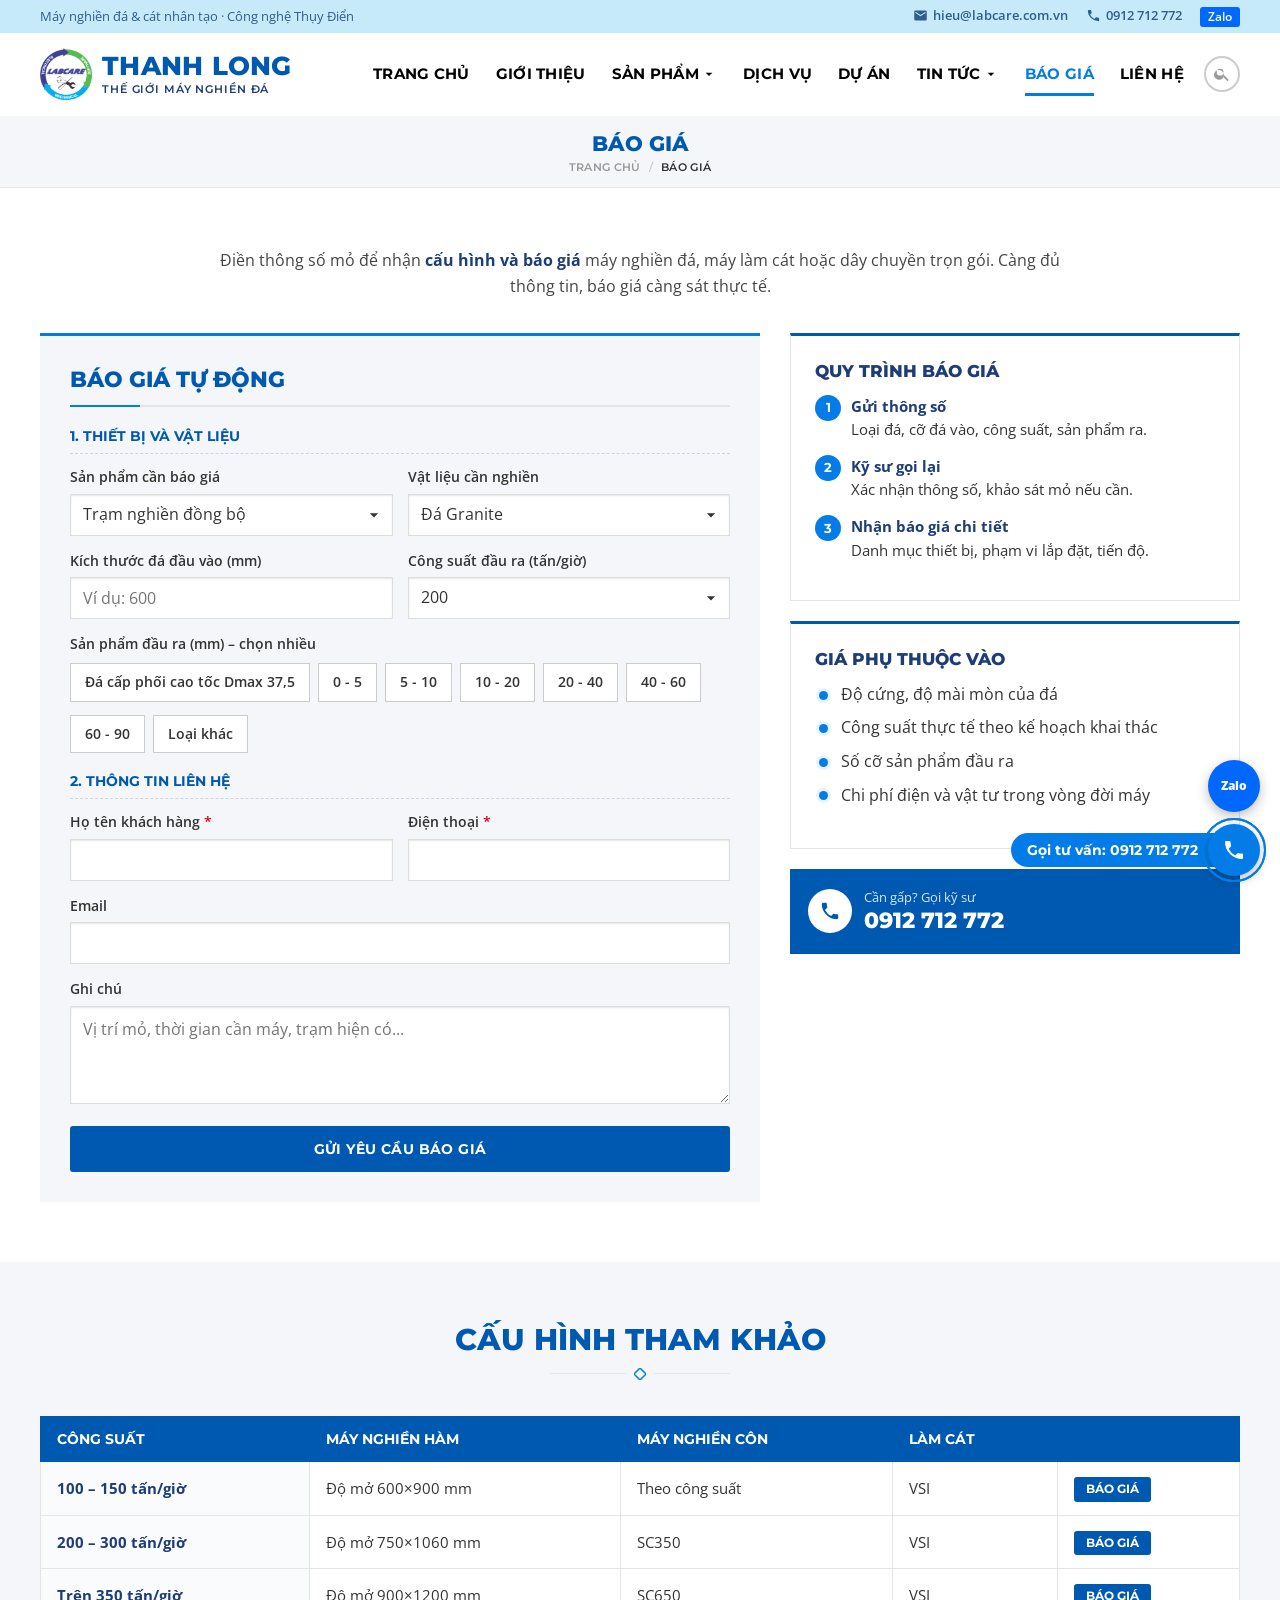
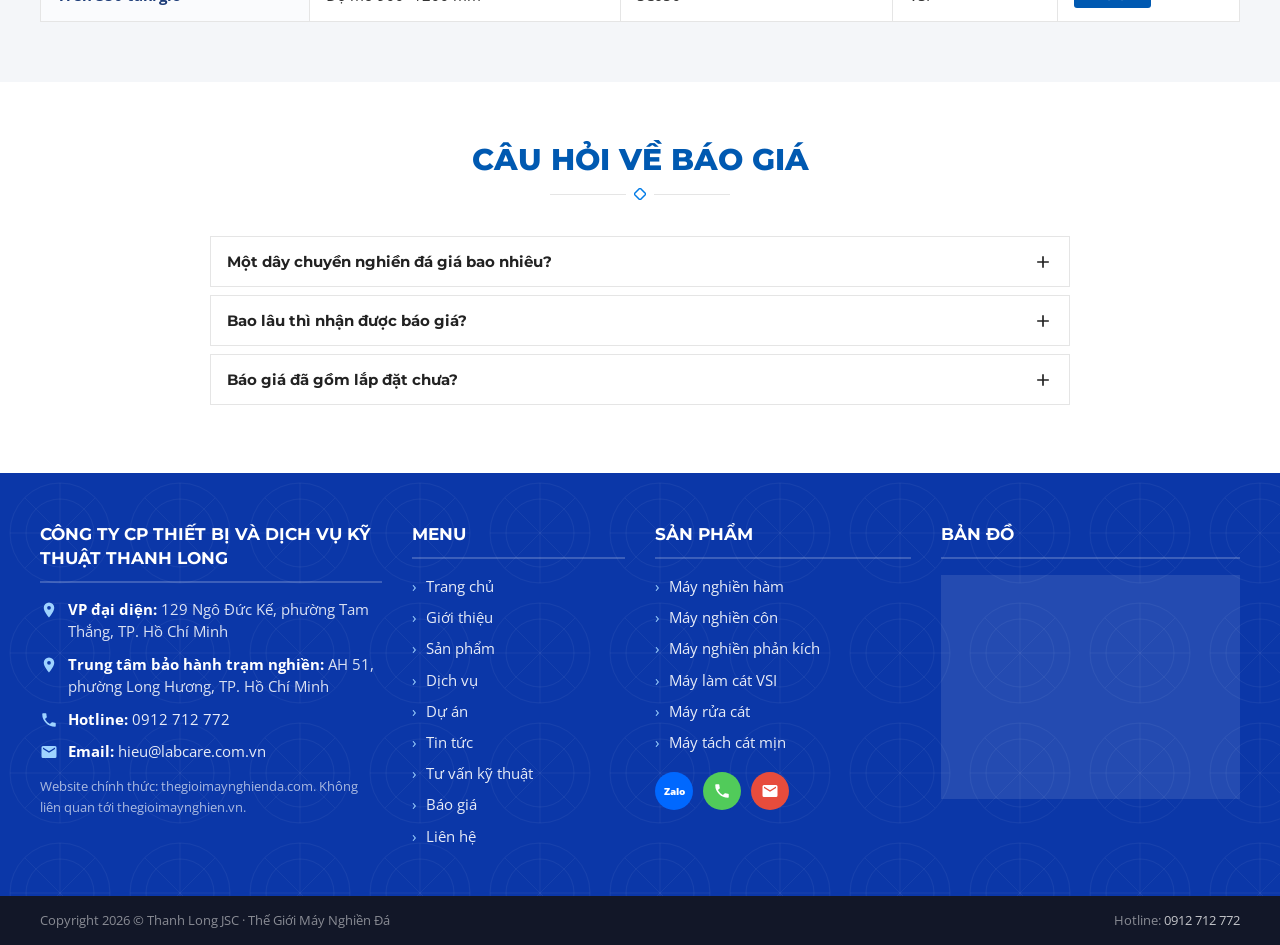
==== commit b8127348: "refactor: trim shared markup across pages" ====
--- a/bao-gia/index.html
+++ b/bao-gia/index.html
@@ -17,7 +17,7 @@
   <link rel="preconnect" href="https://fonts.googleapis.com">
   <link rel="preconnect" href="https://fonts.gstatic.com" crossorigin>
   <link href="https://fonts.googleapis.com/css2?family=Montserrat:wght@500;600;700;800&family=Open+Sans:wght@400;600;700&display=swap" rel="stylesheet">
-  <link rel="stylesheet" href="../assets/css/style.css">
+  <link rel="stylesheet" href="../assets/css/style.css?v=20261019c">
   <script type="application/ld+json">
 {
   "@context": "https://schema.org",
@@ -364,30 +364,8 @@
     <a href="https://zalo.me/0912712772" rel="noopener"><span class="mbar__zalo">Zalo</span>Nhắn Zalo</a>
     <a href="../bao-gia/" class="mbar__quote">Báo giá</a>
   </nav>
-
-  <div class="popup" id="popup" hidden>
-    <div class="popup__bg" data-close></div>
-    <div class="popup__box" role="dialog" aria-modal="true" aria-labelledby="popupTitle">
-      <button class="popup__close" data-close aria-label="Đóng"><svg class="ico"><use href="#i-close"/></svg></button>
-      <p class="popup__title" id="popupTitle">Quý khách cần tư vấn?</p>
-      <p>Để lại số điện thoại, kỹ sư Thanh Long sẽ gọi lại tư vấn cấu hình máy phù hợp với mỏ của quý khách.</p>
-      <form class="js-form" id="popupForm" novalidate>
-        <div class="field">
-          <label class="sr-only" for="p-phone">Số điện thoại</label>
-          <input id="p-phone" name="phone" type="tel" inputmode="tel" autocomplete="tel" placeholder="Số điện thoại (*)" data-check="phone">
-          <p class="field__err" id="p-phone-err">Số điện thoại chưa đúng (9–11 số).</p>
-        </div>
-        <div class="field">
-          <label class="sr-only" for="p-need">Nhu cầu</label>
-          <input id="p-need" name="need" placeholder="Nhu cầu (máy, công suất...)">
-        </div>
-        <button class="button button--primary button--block" type="submit">Nhận tư vấn</button>
-        <p class="form-done" data-done hidden tabindex="-1">Cảm ơn quý khách. Kỹ sư sẽ gọi lại sớm.</p>
-      </form>
-    </div>
-  </div>
   <!-- /layout:footer -->
 
-  <script src="../assets/js/main.js" defer></script>
+  <script src="../assets/js/main.js?v=20261019c" defer></script>
 </body>
 </html>
--- a/assets/css/style.css
+++ b/assets/css/style.css
@@ -94,7 +94,7 @@
 .nav > ul > li { position: relative; }
 .nav > ul > li > a {
   position: relative; display: flex; align-items: center; gap: 2px;
-  padding: 10px 0; font: 700 15px/32px var(--f-head); letter-spacing: .02em; text-transform: uppercase; color: #000;
+  padding: 10px 0; font: 700 15px/32px var(--f-head); letter-spacing: .02em; text-transform: uppercase; color: #000; white-space: nowrap;
   transition: color .2s;
 }
 .nav > ul > li > a::after {
@@ -115,7 +115,7 @@
 .dropdown li:last-child a { border: 0; }
 .dropdown a:hover { color: var(--blue-2); background: var(--gray); padding-left: 26px; }
 
-.search-btn { display: grid; place-items: center; width: 36px; height: 36px; border: 2px solid #ccc; border-radius: 50%; color: #999; transition: border-color .2s, color .2s; }
+.search-btn { flex: none; display: grid; place-items: center; width: 36px; height: 36px; border: 2px solid #ccc; border-radius: 50%; color: #999; transition: border-color .2s, color .2s; }
 .search-btn:hover, .search-btn[aria-expanded="true"] { border-color: var(--blue-2); color: var(--blue-2); }
 .search-btn .ico { width: 18px; height: 18px; }
 .search-box { position: absolute; right: var(--pad); top: 100%; z-index: 5; display: flex; width: 320px; background: var(--white); box-shadow: var(--shadow-2); border-top: 3px solid var(--blue-2); padding: 12px; animation: fadeDown .25s ease; }
@@ -125,7 +125,7 @@
 .search-box button:hover { background: var(--blue-dark); }
 @keyframes fadeDown { from { opacity: 0; transform: translateY(-6px); } to { opacity: 1; transform: none; } }
 
-.nav-toggle { display: none; width: 40px; height: 40px; place-items: center; color: var(--blue); }
+.nav-toggle { display: none; flex: none; width: 40px; height: 40px; place-items: center; color: var(--blue); }
 .nav-toggle .ico { width: 28px; height: 28px; }
 
 /* ---------- off-canvas (mobile) ---------- */
@@ -388,7 +388,7 @@
 .footer__bottom a { color: rgba(255, 255, 255, .75); }
 
 /* ---------- floating contact ---------- */
-.float { position: fixed; left: 20px; bottom: 24px; z-index: 40; display: flex; flex-direction: column; align-items: flex-start; gap: 12px; }
+.float { position: fixed; right: 20px; bottom: 24px; z-index: 40; display: flex; flex-direction: column; align-items: flex-end; gap: 12px; }
 .float__btn { position: relative; display: grid; place-items: center; width: 52px; height: 52px; border-radius: 50%; color: var(--white) !important; box-shadow: 0 4px 12px rgba(0, 0, 0, .25); transition: transform .25s; }
 .float__btn:hover { transform: scale(1.1); }
 .float__btn--zalo { background: var(--zalo); font: 800 12px/1 var(--f-body); }
@@ -396,36 +396,22 @@
 .float__btn--call::before, .float__btn--call::after { content: ""; position: absolute; inset: -6px; border-radius: 50%; border: 2px solid var(--blue-2); animation: ring 2.4s ease-out infinite; }
 .float__btn--call::after { animation-delay: .8s; }
 .float__btn--call .ico { width: 24px; height: 24px; }
-.float__label { position: absolute; left: 40px; bottom: 9px; z-index: -1; padding: 0 16px 0 22px; line-height: 34px; background: var(--blue-2); color: var(--white); border-radius: 0 20px 20px 0; font: 700 14px/34px var(--f-head); white-space: nowrap; }
+.float__label { position: absolute; right: 40px; bottom: 9px; z-index: -1; padding: 0 22px 0 16px; line-height: 34px; background: var(--blue-2); color: var(--white); border-radius: 20px 0 0 20px; pointer-events: none; font: 700 14px/34px var(--f-head); white-space: nowrap; }
 @keyframes ring { 0% { transform: scale(.9); opacity: 1; } 100% { transform: scale(1.5); opacity: 0; } }
 @keyframes shake { 0%, 60%, 100% { transform: rotate(0); } 65%, 75%, 85% { transform: rotate(-12deg); } 70%, 80%, 90% { transform: rotate(12deg); } }
 
-.to-top { position: fixed; right: 20px; bottom: 24px; z-index: 40; display: grid; place-items: center; width: 42px; height: 42px; border: 2px solid var(--blue); border-radius: 50%; background: var(--white); color: var(--blue); opacity: 0; visibility: hidden; transform: translateY(10px); transition: opacity .3s, transform .3s, visibility .3s, background .2s, color .2s; }
+.to-top { position: fixed; right: 25px; bottom: 164px; z-index: 40; display: grid; place-items: center; width: 42px; height: 42px; border: 2px solid var(--blue); border-radius: 50%; background: var(--white); color: var(--blue); opacity: 0; visibility: hidden; transform: translateY(10px); transition: opacity .3s, transform .3s, visibility .3s, background .2s, color .2s; }
 .to-top.is-show { opacity: 1; visibility: visible; transform: none; }
 .to-top:hover { background: var(--blue); color: var(--white); }
 .mbar { display: none; }
 
-/* ---------- popup ---------- */
-.popup { position: fixed; inset: 0; z-index: 120; display: grid; place-items: center; padding: 20px; }
-.popup__bg { position: absolute; inset: 0; background: rgba(11, 11, 11, .6); animation: fadeIn .3s ease; }
-.popup__box { position: relative; width: 100%; max-width: 440px; padding: 38px 32px 30px; text-align: center; background: var(--white) linear-gradient(180deg, var(--blue-light), var(--white) 45%); border-radius: 6px; box-shadow: var(--shadow-3); animation: popIn .35s ease; }
-.popup__title { font: 800 24px/1.3 var(--f-head); text-transform: uppercase; color: var(--blue); margin-bottom: 10px; }
-.popup__box > p:not(.popup__title) { font-size: 14.5px; color: var(--muted); margin-bottom: 20px; }
-.popup__box .field input { border-radius: 22px; height: 44px; padding: 0 18px; }
-.popup__box .button { border-radius: 22px; }
-.popup__close { position: absolute; top: -14px; right: -14px; width: 34px; height: 34px; display: grid; place-items: center; border-radius: 50%; background: var(--blue-2); color: var(--white); border: 3px solid var(--white); box-shadow: var(--shadow-1); transition: transform .25s, background .2s; }
-.popup__close:hover { transform: rotate(90deg); background: var(--blue); }
-.popup__close .ico { width: 18px; height: 18px; }
-
-@keyframes fadeIn { from { opacity: 0; } to { opacity: 1; } }
-@keyframes popIn { from { opacity: 0; transform: scale(.9) translateY(20px); } to { opacity: 1; transform: none; } }
 
 /* =====================================================================
    TRANG CON
    ===================================================================== */
-.page-title { background: var(--gray); border-bottom: 1px solid var(--line); padding: 26px 0 22px; }
-.page-title h1 { font: 800 28px/1.25 var(--f-head); text-transform: uppercase; color: var(--blue); }
-.crumbs { display: flex; flex-wrap: wrap; gap: 4px 8px; margin-top: 6px; font: 600 11.5px/1.5 var(--f-head); text-transform: uppercase; letter-spacing: .03em; color: #999; }
+.page-title { background: var(--gray); border-bottom: 1px solid var(--line); padding: 14px 0 12px; text-align: center; }
+.page-title h1 { font: 800 21px/1.3 var(--f-head); text-transform: uppercase; color: var(--blue); }
+.crumbs { display: flex; flex-wrap: wrap; justify-content: center; gap: 2px 8px; margin-top: 2px; font: 600 11px/1.5 var(--f-head); text-transform: uppercase; letter-spacing: .03em; color: #999; }
 .crumbs li + li::before { content: "/"; margin-right: 8px; color: #ccc; }
 .crumbs a { color: #999; }
 .crumbs a:hover { color: var(--blue-2); }
@@ -559,8 +545,8 @@
   .hero-img img { aspect-ratio: 16 / 8; }
 }
 @media (max-width: 549px) {
-  .page-title { padding: 18px 0 16px; }
-  .page-title h1 { font-size: 22px; }
+  .page-title { padding: 12px 0 10px; }
+  .page-title h1 { font-size: 18px; }
   .partners, .posts--3, .svc-grid { grid-template-columns: 1fr; }
   .filter { justify-content: flex-start; flex-wrap: nowrap; overflow-x: auto; margin: 0 calc(-1 * var(--pad)) 20px; padding: 0 var(--pad) 4px; scrollbar-width: none; }
   .filter::-webkit-scrollbar { display: none; }
@@ -577,9 +563,18 @@
 
 /* ================= RESPONSIVE ================= */
 @media (max-width: 1199px) {
-  .nav > ul { gap: 18px; }
-  .nav > ul > li > a { font-size: 14px; }
-  .logo__txt b { font-size: 22px; }
+  .masthead { gap: 16px; }
+  .nav > ul { gap: 16px; }
+  .nav > ul > li > a { font-size: 13.5px; letter-spacing: 0; }
+  .logo img { width: 44px; }
+  .logo__txt b { font-size: 21px; }
+  .logo__txt small { font-size: 10px; letter-spacing: .05em; }
+}
+/* laptop nhỏ, iPad ngang: thu gọn thêm để menu vẫn nằm một hàng */
+@media (max-width: 1099px) {
+  .nav > ul { gap: 12px; }
+  .nav > ul > li > a { font-size: 12.5px; }
+  .logo__txt small { display: none; }
 }
 
 @media (max-width: 991px) {
@@ -655,8 +650,14 @@
   .mbar .ico { width: 22px; height: 22px; }
   .mbar__zalo { display: grid; place-items: center; width: 24px; height: 22px; border-radius: 5px; background: var(--zalo); color: var(--white); font-size: 7.5px; }
   .mbar__quote { background: var(--blue); color: var(--white) !important; border: 0 !important; font-size: 13px !important; }
-  .popup__box { padding: 32px 20px 24px; }
-  .popup__close { top: 8px; right: 8px; }
+}
+
+/* màn hình rất hẹp: thu khoảng cách để logo vẫn nằm giữa */
+@media (max-width: 374px) {
+  .masthead { gap: 8px; }
+  .logo { gap: 6px; }
+  .logo img { width: 36px; }
+  .logo__txt b { font-size: 18px; }
 }
 
 @media (prefers-reduced-motion: reduce) {
